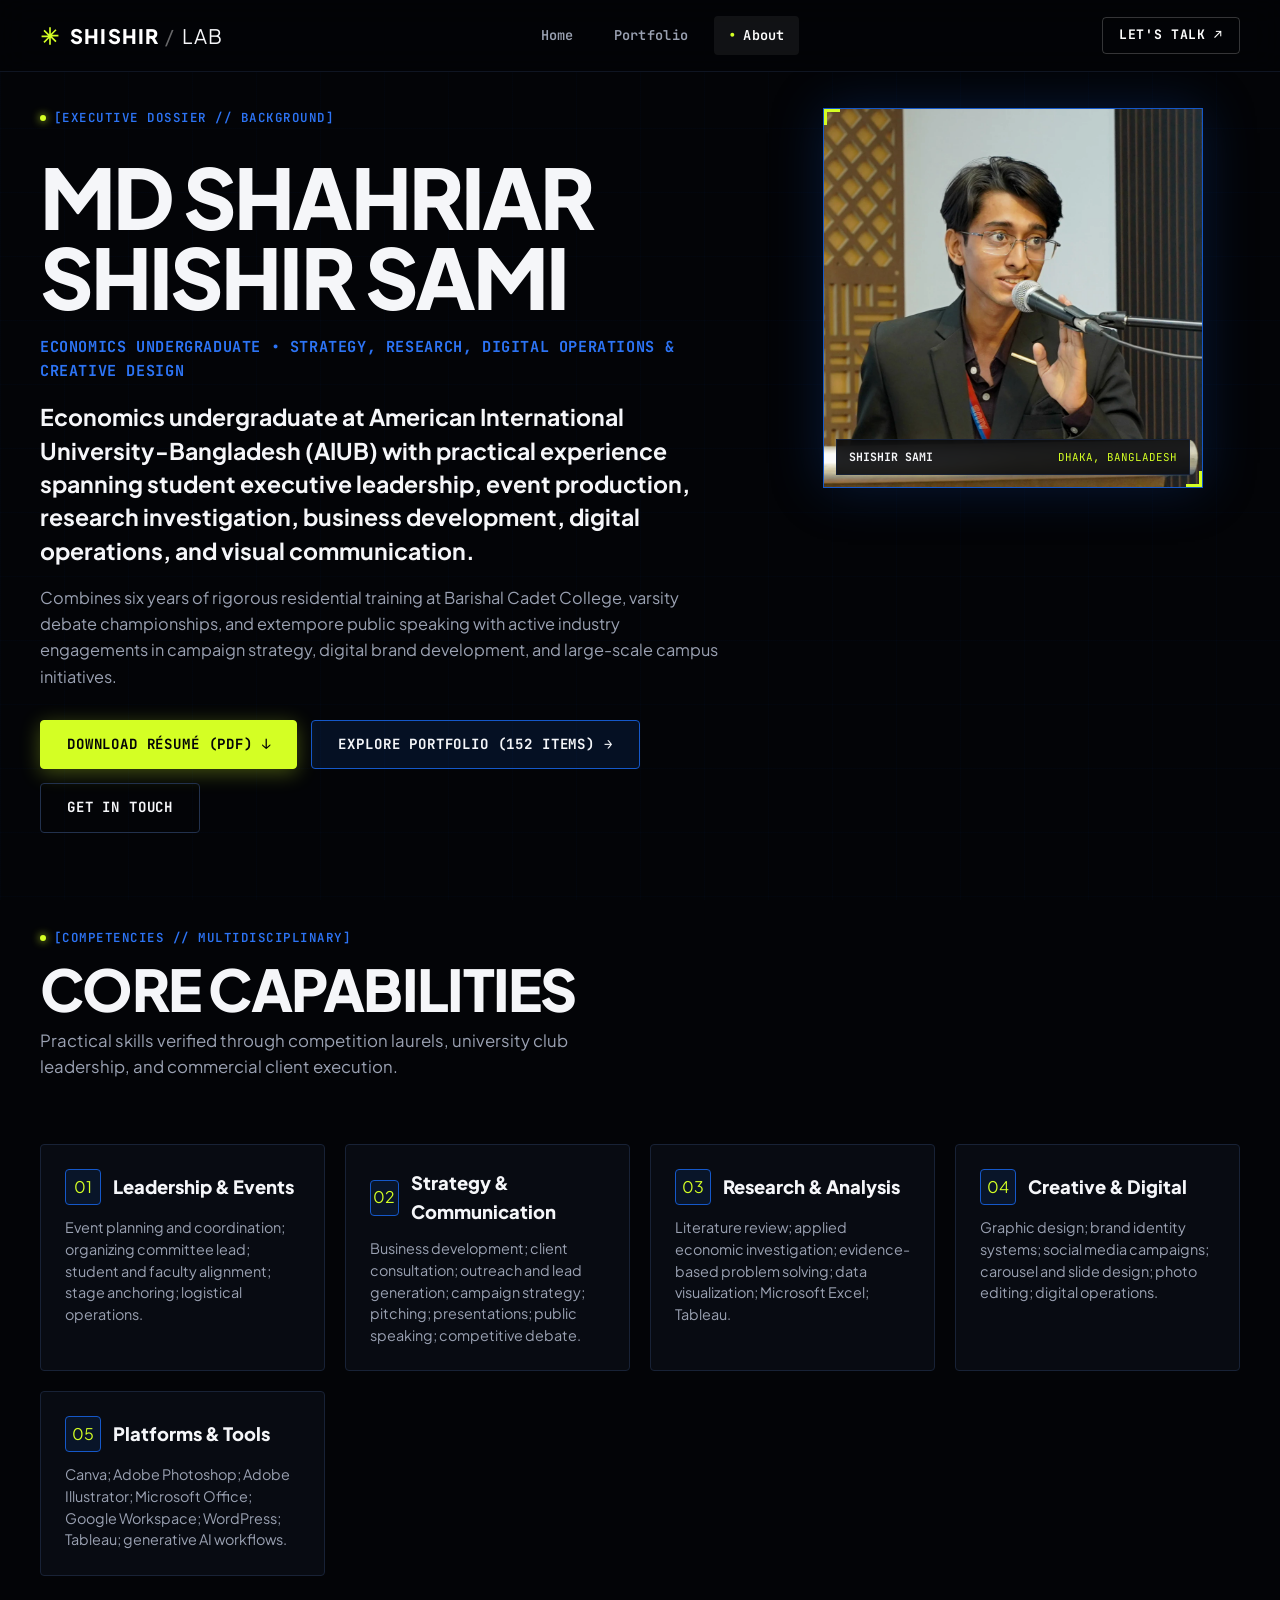
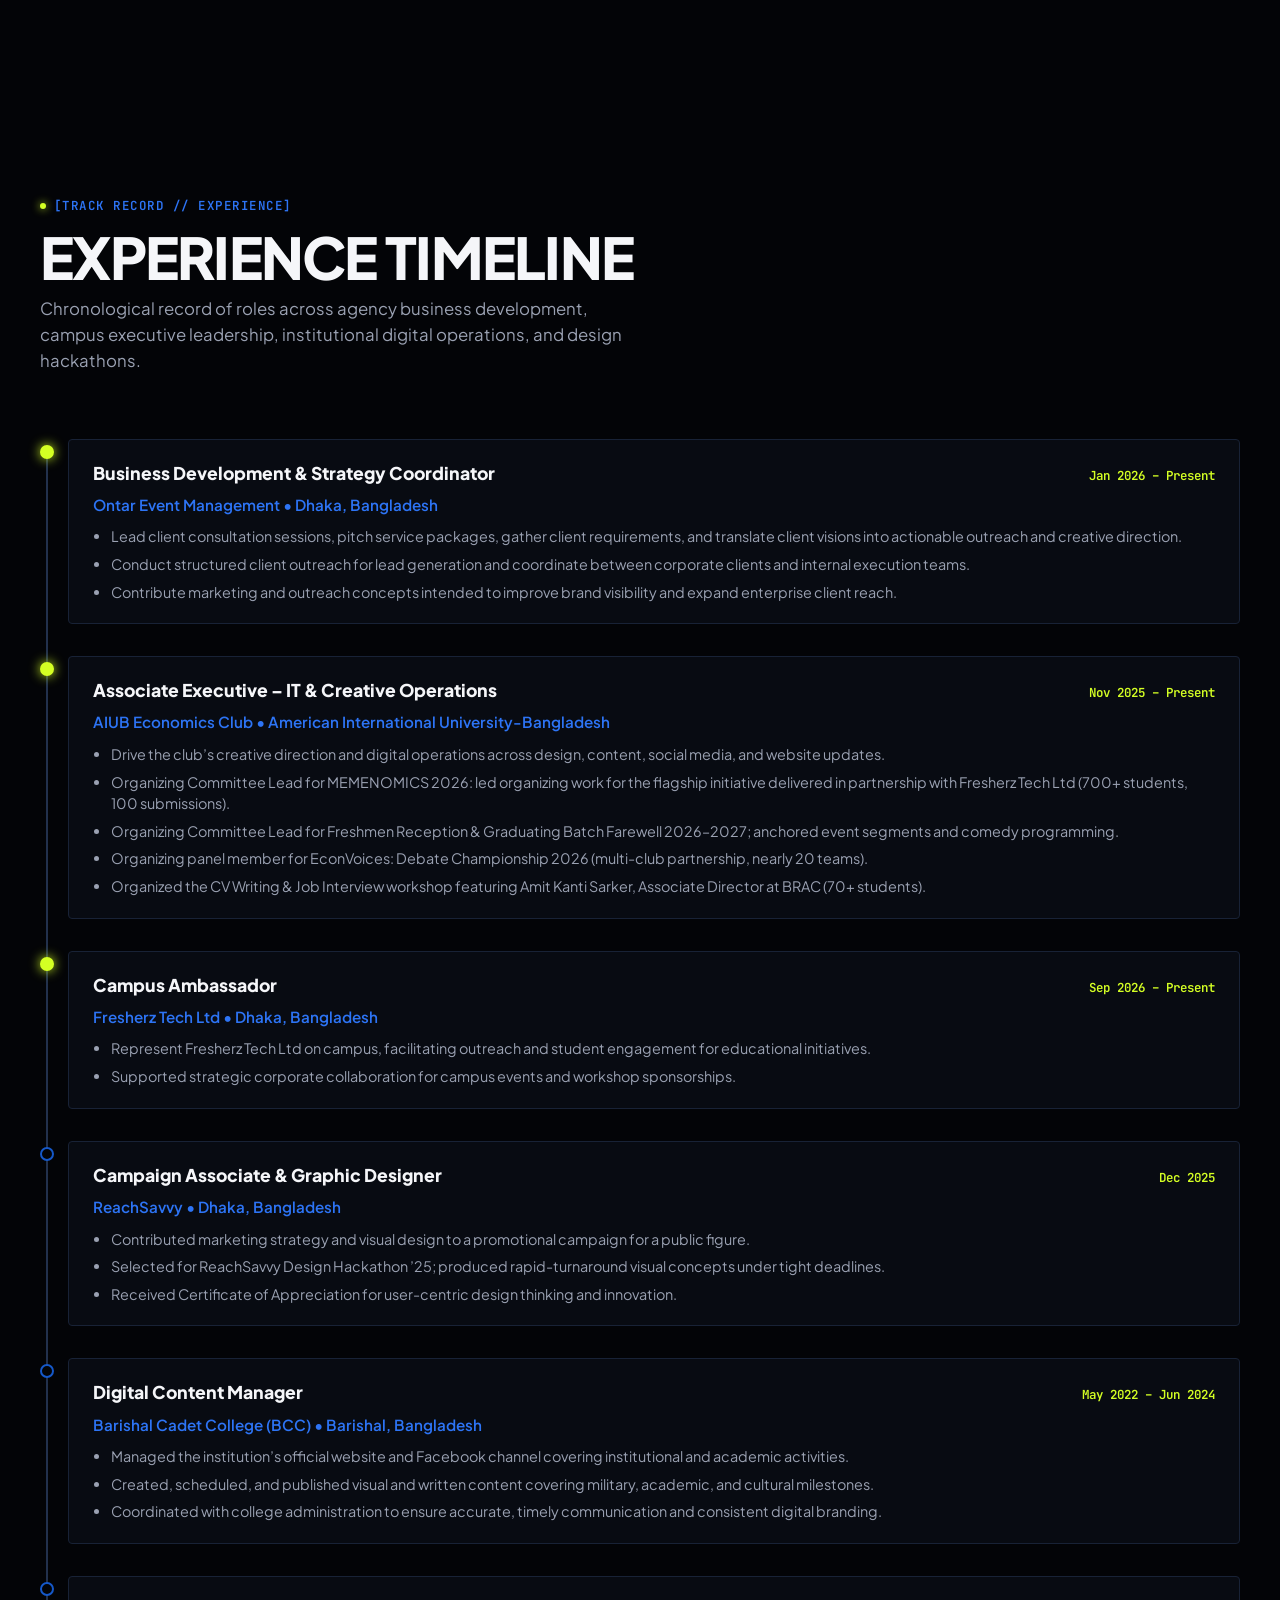
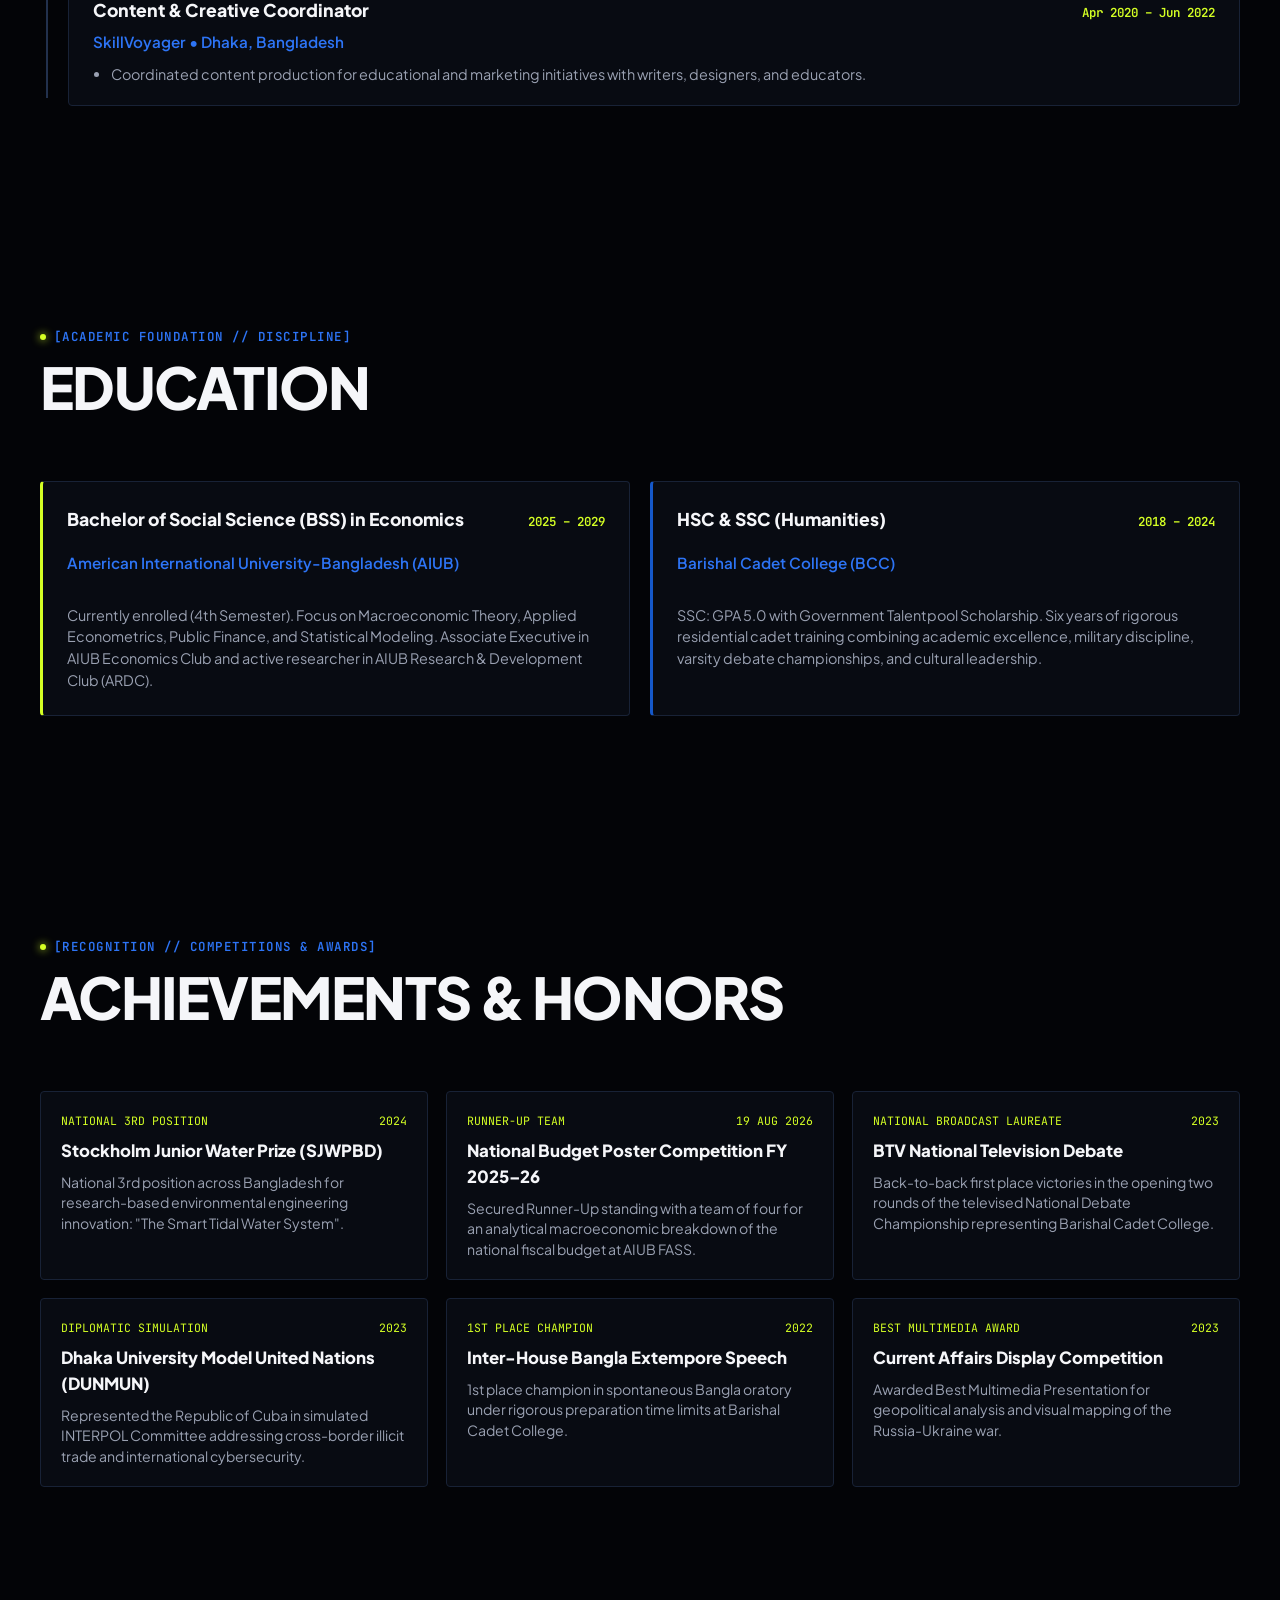
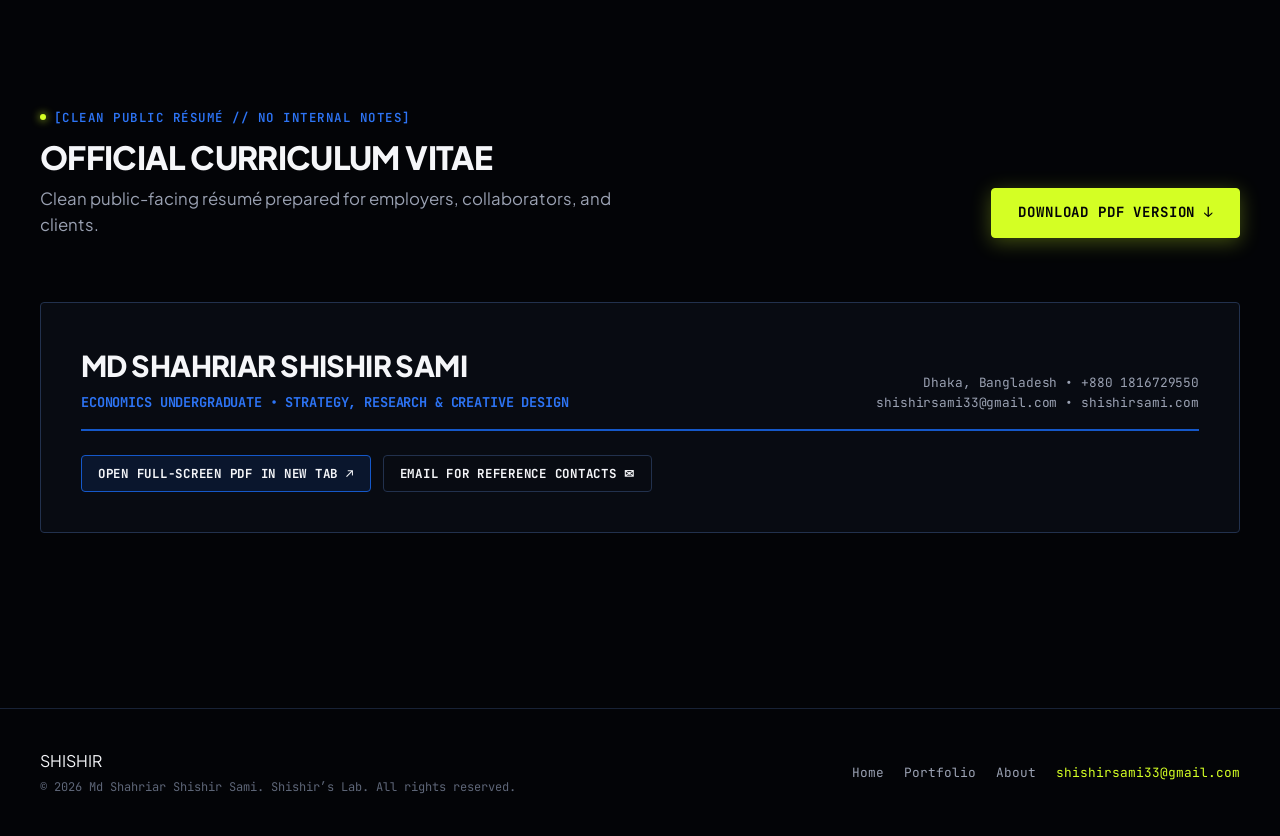
==== about.html @ 71275b8f "feat: complete launch-ready Shishir's Lab portfolio website with editorial landing page, full metada" ====
<!DOCTYPE html>
<html lang="en">
<head>
  <meta charset="UTF-8">
  <meta name="viewport" content="width=device-width, initial-scale=1.0">
  <title>About — Md Shahriar Shishir Sami</title>
  <meta name="description" content="Professional background, leadership timeline, research capabilities, cadet college discipline, and education of Md Shahriar Shishir Sami (Shishir).">
  <meta name="keywords" content="Md Shahriar Shishir Sami, Shishir Sami, About, Resume, Curriculum Vitae, AIUB Economics, Barishal Cadet College, Debate, Research">
  <meta name="author" content="Md Shahriar Shishir Sami">
  <meta name="robots" content="index, follow">
  <link rel="canonical" href="https://www.shishirsami.com/about.html">
  <meta name="theme-color" content="#030407">
  
  <!-- Launch-Ready Favicons -->
  <link rel="icon" type="image/svg+xml" href="favicon.svg">
  <link rel="icon" type="image/png" sizes="32x32" href="favicon-32x32.png">
  <link rel="icon" type="image/png" sizes="192x192" href="favicon.png">
  <link rel="apple-touch-icon" sizes="180x180" href="apple-touch-icon.png">
  <link rel="shortcut icon" href="favicon.ico">

  <!-- Open Graph / Facebook -->
  <meta property="og:type" content="profile">
  <meta property="og:url" content="https://www.shishirsami.com/about.html">
  <meta property="og:site_name" content="Shishir’s Lab">
  <meta property="og:title" content="About — Md Shahriar Shishir Sami">
  <meta property="og:description" content="Professional background, leadership timeline, research capabilities, cadet college discipline, and education of Md Shahriar Shishir Sami (Shishir).">
  <meta property="og:image" content="https://www.shishirsami.com/assets/img/hero/hero-portrait-editorial.jpg">
  <meta property="og:image:width" content="630">
  <meta property="og:image:height" content="452">
  <meta property="og:locale" content="en_US">
  
  <!-- Twitter Card -->
  <meta name="twitter:card" content="summary_large_image">
  <meta name="twitter:url" content="https://www.shishirsami.com/about.html">
  <meta name="twitter:title" content="About — Md Shahriar Shishir Sami">
  <meta name="twitter:description" content="Professional background, leadership timeline, research capabilities, cadet college discipline, and education of Md Shahriar Shishir Sami (Shishir).">
  <meta name="twitter:image" content="https://www.shishirsami.com/assets/img/hero/hero-portrait-editorial.jpg">

  <link rel="stylesheet" href="css/style.css">
  <link rel="preconnect" href="https://fonts.googleapis.com">
  <link rel="preconnect" href="https://fonts.gstatic.com" crossorigin>
  <link href="https://fonts.googleapis.com/css2?family=JetBrains+Mono:wght@400;500;600;700;800&family=Plus+Jakarta+Sans:ital,wght@0,400;0,500;0,600;0,700;0,800;0,900;1,800;1,900&display=swap" rel="stylesheet">
</head>
<body class="page-about">

  <!-- Site Navigation Header -->
  <header class="site-header" role="banner">
    <div class="container nav-container">
      
      <!-- Brand with Lime Spark -->
      <a href="index.html" class="brand-link" aria-label="Shishir's Lab Home">
        <svg class="brand-spark" viewBox="0 0 24 24" fill="#D4FF24" width="20" height="20" aria-hidden="true">
          <path d="M11 1.5h2v7.7l5.45-5.45 1.41 1.41-5.45 5.45h7.69v2h-7.7l5.46 5.46-1.41 1.41-5.46-5.46V22.5h-2v-7.7l-5.46 5.46-1.41-1.41 5.46-5.46H1.9v-2h7.7L4.14 5.92 5.55 4.51 11 9.96V1.5z"/>
        </svg>
        <span class="brand-text"><strong>SHISHIR</strong> <span class="brand-slash">/</span> LAB</span>
      </a>

      <!-- Primary Nav -->
      <nav class="nav-links" role="navigation" aria-label="Primary Navigation">
        <a href="index.html" class="nav-item">Home</a>
        <a href="portfolio.html" class="nav-item">Portfolio</a>
        <a href="about.html" class="nav-item active" aria-current="page"><span class="nav-dot">•</span> About</a>
      </nav>

      <!-- Right Action CTA -->
      <div class="nav-actions">
        <a href="mailto:shishirsami33@gmail.com" class="btn-nav-talk">Let's talk ↗</a>
      </div>

      <button class="mobile-nav-toggle" aria-label="Toggle Navigation Menu" aria-expanded="false">
        <span></span>
        <span></span>
        <span></span>
      </button>
    </div>
  </header>

  <main id="mainContent" style="padding-top: calc(var(--nav-height) + 36px);">
    
    <div class="container">
      
      <!-- Page Hero Grid: Editorial Intro & Portrait -->
      <section class="about-hero-grid" aria-label="Professional Profile Introduction">
        
        <div class="about-intro-box">
          <span class="eyebrow">[EXECUTIVE DOSSIER // BACKGROUND]</span>
          <h1 class="headline-xl">MD SHAHRIAR<br>SHISHIR SAMI</h1>
          <div class="mono text-cobalt" style="font-size: 0.95rem; font-weight: 700; letter-spacing: 0.04em;">
            ECONOMICS UNDERGRADUATE &bull; STRATEGY, RESEARCH, DIGITAL OPERATIONS &amp; CREATIVE DESIGN
          </div>

          <p class="about-lead">
            Economics undergraduate at American International University-Bangladesh (AIUB) with practical experience spanning student executive leadership, event production, research investigation, business development, digital operations, and visual communication.
          </p>

          <p class="about-body-text">
            Combines six years of rigorous residential training at Barishal Cadet College, varsity debate championships, and extempore public speaking with active industry engagements in campaign strategy, digital brand development, and large-scale campus initiatives.
          </p>

          <!-- Action Buttons -->
          <div class="about-actions-row">
            <a href="assets/docs/cv/Md_Shahriar_Shishir_Sami_Resume.pdf" class="btn btn-primary" download="Md_Shahriar_Shishir_Sami_Resume.pdf" aria-label="Download Public Résumé as PDF">
              Download Résumé (PDF) ↓
            </a>
            <a href="portfolio.html" class="btn btn-secondary" aria-label="Explore Portfolio">
              Explore Portfolio (152 Items) →
            </a>
            <a href="mailto:shishirsami33@gmail.com" class="btn btn-outline" aria-label="Email Shishir">
              Get in Touch
            </a>
          </div>
        </div>

        <div class="hero-visual">
          <div class="portrait-frame" style="max-width: 380px;">
            <picture>
              <source srcset="assets/img/hero/hero-portrait.webp" type="image/webp">
              <img class="portrait-img" src="assets/img/hero/hero-portrait.jpg" alt="Md Shahriar Shishir Sami Portrait" width="1200" height="1200">
            </picture>
            <div class="portrait-overlay-tag">
              <span class="portrait-tag-left">SHISHIR SAMI</span>
              <span class="portrait-tag-right">DHAKA, BANGLADESH</span>
            </div>
          </div>
        </div>

      </section>

      <!-- Section: Core Capabilities Grid -->
      <section class="section" style="padding-top: 0;" aria-label="Core Capabilities">
        <div class="section-head">
          <span class="eyebrow">[COMPETENCIES // MULTIDISCIPLINARY]</span>
          <h2 class="headline-lg">CORE CAPABILITIES</h2>
          <p class="section-subline">
            Practical skills verified through competition laurels, university club leadership, and commercial client execution.
          </p>
        </div>

        <div class="capabilities-grid">
          
          <!-- Cap 1 -->
          <div class="cap-card">
            <div class="cap-header">
              <div class="cap-icon">01</div>
              <h3 class="cap-title">Leadership &amp; Events</h3>
            </div>
            <p class="cap-list">
              Event planning and coordination; organizing committee lead; student and faculty alignment; stage anchoring; logistical operations.
            </p>
          </div>

          <!-- Cap 2 -->
          <div class="cap-card">
            <div class="cap-header">
              <div class="cap-icon">02</div>
              <h3 class="cap-title">Strategy &amp; Communication</h3>
            </div>
            <p class="cap-list">
              Business development; client consultation; outreach and lead generation; campaign strategy; pitching; presentations; public speaking; competitive debate.
            </p>
          </div>

          <!-- Cap 3 -->
          <div class="cap-card">
            <div class="cap-header">
              <div class="cap-icon">03</div>
              <h3 class="cap-title">Research &amp; Analysis</h3>
            </div>
            <p class="cap-list">
              Literature review; applied economic investigation; evidence-based problem solving; data visualization; Microsoft Excel; Tableau.
            </p>
          </div>

          <!-- Cap 4 -->
          <div class="cap-card">
            <div class="cap-header">
              <div class="cap-icon">04</div>
              <h3 class="cap-title">Creative &amp; Digital</h3>
            </div>
            <p class="cap-list">
              Graphic design; brand identity systems; social media campaigns; carousel and slide design; photo editing; digital operations.
            </p>
          </div>

          <!-- Cap 5 -->
          <div class="cap-card">
            <div class="cap-header">
              <div class="cap-icon">05</div>
              <h3 class="cap-title">Platforms &amp; Tools</h3>
            </div>
            <p class="cap-list">
              Canva; Adobe Photoshop; Adobe Illustrator; Microsoft Office; Google Workspace; WordPress; Tableau; generative AI workflows.
            </p>
          </div>

        </div>
      </section>

      <!-- Section: Professional Experience Timeline -->
      <section class="section" style="padding-top: 0;" aria-label="Professional Experience Timeline">
        <div class="section-head">
          <span class="eyebrow">[TRACK RECORD // EXPERIENCE]</span>
          <h2 class="headline-lg">EXPERIENCE TIMELINE</h2>
          <p class="section-subline">
            Chronological record of roles across agency business development, campus executive leadership, institutional digital operations, and design hackathons.
          </p>
        </div>

        <div class="timeline">
          
          <!-- Role 1 -->
          <div class="timeline-item current">
            <div class="timeline-dot"></div>
            <div class="timeline-card">
              <div class="timeline-head">
                <span class="timeline-role">Business Development &amp; Strategy Coordinator</span>
                <span class="timeline-period">Jan 2026 – Present</span>
              </div>
              <div class="timeline-company">Ontar Event Management &bull; Dhaka, Bangladesh</div>
              <ul class="timeline-bullets">
                <li>Lead client consultation sessions, pitch service packages, gather client requirements, and translate client visions into actionable outreach and creative direction.</li>
                <li>Conduct structured client outreach for lead generation and coordinate between corporate clients and internal execution teams.</li>
                <li>Contribute marketing and outreach concepts intended to improve brand visibility and expand enterprise client reach.</li>
              </ul>
            </div>
          </div>

          <!-- Role 2 -->
          <div class="timeline-item current">
            <div class="timeline-dot"></div>
            <div class="timeline-card">
              <div class="timeline-head">
                <span class="timeline-role">Associate Executive – IT &amp; Creative Operations</span>
                <span class="timeline-period">Nov 2025 – Present</span>
              </div>
              <div class="timeline-company">AIUB Economics Club &bull; American International University-Bangladesh</div>
              <ul class="timeline-bullets">
                <li>Drive the club’s creative direction and digital operations across design, content, social media, and website updates.</li>
                <li>Organizing Committee Lead for MEMENOMICS 2026: led organizing work for the flagship initiative delivered in partnership with Fresherz Tech Ltd (700+ students, 100 submissions).</li>
                <li>Organizing Committee Lead for Freshmen Reception &amp; Graduating Batch Farewell 2026–2027; anchored event segments and comedy programming.</li>
                <li>Organizing panel member for EconVoices: Debate Championship 2026 (multi-club partnership, nearly 20 teams).</li>
                <li>Organized the CV Writing &amp; Job Interview workshop featuring Amit Kanti Sarker, Associate Director at BRAC (70+ students).</li>
              </ul>
            </div>
          </div>

          <!-- Role 3 -->
          <div class="timeline-item current">
            <div class="timeline-dot"></div>
            <div class="timeline-card">
              <div class="timeline-head">
                <span class="timeline-role">Campus Ambassador</span>
                <span class="timeline-period">Sep 2026 – Present</span>
              </div>
              <div class="timeline-company">Fresherz Tech Ltd &bull; Dhaka, Bangladesh</div>
              <ul class="timeline-bullets">
                <li>Represent Fresherz Tech Ltd on campus, facilitating outreach and student engagement for educational initiatives.</li>
                <li>Supported strategic corporate collaboration for campus events and workshop sponsorships.</li>
              </ul>
            </div>
          </div>

          <!-- Role 4 -->
          <div class="timeline-item">
            <div class="timeline-dot"></div>
            <div class="timeline-card">
              <div class="timeline-head">
                <span class="timeline-role">Campaign Associate &amp; Graphic Designer</span>
                <span class="timeline-period">Dec 2025</span>
              </div>
              <div class="timeline-company">ReachSavvy &bull; Dhaka, Bangladesh</div>
              <ul class="timeline-bullets">
                <li>Contributed marketing strategy and visual design to a promotional campaign for a public figure.</li>
                <li>Selected for ReachSavvy Design Hackathon ’25; produced rapid-turnaround visual concepts under tight deadlines.</li>
                <li>Received Certificate of Appreciation for user-centric design thinking and innovation.</li>
              </ul>
            </div>
          </div>

          <!-- Role 5 -->
          <div class="timeline-item">
            <div class="timeline-dot"></div>
            <div class="timeline-card">
              <div class="timeline-head">
                <span class="timeline-role">Digital Content Manager</span>
                <span class="timeline-period">May 2022 – Jun 2024</span>
              </div>
              <div class="timeline-company">Barishal Cadet College (BCC) &bull; Barishal, Bangladesh</div>
              <ul class="timeline-bullets">
                <li>Managed the institution’s official website and Facebook channel covering institutional and academic activities.</li>
                <li>Created, scheduled, and published visual and written content covering military, academic, and cultural milestones.</li>
                <li>Coordinated with college administration to ensure accurate, timely communication and consistent digital branding.</li>
              </ul>
            </div>
          </div>

          <!-- Role 6 -->
          <div class="timeline-item">
            <div class="timeline-dot"></div>
            <div class="timeline-card">
              <div class="timeline-head">
                <span class="timeline-role">Content &amp; Creative Coordinator</span>
                <span class="timeline-period">Apr 2020 – Jun 2022</span>
              </div>
              <div class="timeline-company">SkillVoyager &bull; Dhaka, Bangladesh</div>
              <ul class="timeline-bullets">
                <li>Coordinated content production for educational and marketing initiatives with writers, designers, and educators.</li>
              </ul>
            </div>
          </div>

        </div>
      </section>

      <!-- Section: Education & Cadet Foundation -->
      <section class="section" style="padding-top: 0;" aria-label="Education Background">
        <div class="section-head">
          <span class="eyebrow">[ACADEMIC FOUNDATION // DISCIPLINE]</span>
          <h2 class="headline-lg">EDUCATION</h2>
        </div>

        <div class="capabilities-grid" style="grid-template-columns: repeat(auto-fit, minmax(320px, 1fr));">
          
          <div class="cap-card" style="border-left: 3px solid var(--lime);">
            <div class="timeline-head">
              <span class="timeline-role">Bachelor of Social Science (BSS) in Economics</span>
              <span class="timeline-period">2025 – 2029</span>
            </div>
            <div class="timeline-company">American International University-Bangladesh (AIUB)</div>
            <p class="cap-list" style="margin-top: 8px;">
              Currently enrolled (4th Semester). Focus on Macroeconomic Theory, Applied Econometrics, Public Finance, and Statistical Modeling. Associate Executive in AIUB Economics Club and active researcher in AIUB Research &amp; Development Club (ARDC).
            </p>
          </div>

          <div class="cap-card" style="border-left: 3px solid var(--cobalt);">
            <div class="timeline-head">
              <span class="timeline-role">HSC &amp; SSC (Humanities)</span>
              <span class="timeline-period">2018 – 2024</span>
            </div>
            <div class="timeline-company">Barishal Cadet College (BCC)</div>
            <p class="cap-list" style="margin-top: 8px;">
              SSC: GPA 5.0 with Government Talentpool Scholarship. Six years of rigorous residential cadet training combining academic excellence, military discipline, varsity debate championships, and cultural leadership.
            </p>
          </div>

        </div>
      </section>

      <!-- Section: Key Achievements & Laurels -->
      <section class="section" style="padding-top: 0;" aria-label="Achievements and Laurels">
        <div class="section-head">
          <span class="eyebrow">[RECOGNITION // COMPETITIONS &amp; AWARDS]</span>
          <h2 class="headline-lg">ACHIEVEMENTS &amp; HONORS</h2>
        </div>

        <div class="achievements-grid">
          
          <div class="achievement-card">
            <div class="achieve-badge-row">
              <span>NATIONAL 3RD POSITION</span>
              <span>2024</span>
            </div>
            <h3 class="achieve-title">Stockholm Junior Water Prize (SJWPBD)</h3>
            <p class="achieve-desc">National 3rd position across Bangladesh for research-based environmental engineering innovation: "The Smart Tidal Water System".</p>
          </div>

          <div class="achievement-card">
            <div class="achieve-badge-row">
              <span>RUNNER-UP TEAM</span>
              <span>19 AUG 2026</span>
            </div>
            <h3 class="achieve-title">National Budget Poster Competition FY 2025–26</h3>
            <p class="achieve-desc">Secured Runner-Up standing with a team of four for an analytical macroeconomic breakdown of the national fiscal budget at AIUB FASS.</p>
          </div>

          <div class="achievement-card">
            <div class="achieve-badge-row">
              <span>NATIONAL BROADCAST LAUREATE</span>
              <span>2023</span>
            </div>
            <h3 class="achieve-title">BTV National Television Debate</h3>
            <p class="achieve-desc">Back-to-back first place victories in the opening two rounds of the televised National Debate Championship representing Barishal Cadet College.</p>
          </div>

          <div class="achievement-card">
            <div class="achieve-badge-row">
              <span>DIPLOMATIC SIMULATION</span>
              <span>2023</span>
            </div>
            <h3 class="achieve-title">Dhaka University Model United Nations (DUNMUN)</h3>
            <p class="achieve-desc">Represented the Republic of Cuba in simulated INTERPOL Committee addressing cross-border illicit trade and international cybersecurity.</p>
          </div>

          <div class="achievement-card">
            <div class="achieve-badge-row">
              <span>1ST PLACE CHAMPION</span>
              <span>2022</span>
            </div>
            <h3 class="achieve-title">Inter-House Bangla Extempore Speech</h3>
            <p class="achieve-desc">1st place champion in spontaneous Bangla oratory under rigorous preparation time limits at Barishal Cadet College.</p>
          </div>

          <div class="achievement-card">
            <div class="achieve-badge-row">
              <span>BEST MULTIMEDIA AWARD</span>
              <span>2023</span>
            </div>
            <h3 class="achieve-title">Current Affairs Display Competition</h3>
            <p class="achieve-desc">Awarded Best Multimedia Presentation for geopolitical analysis and visual mapping of the Russia-Ukraine war.</p>
          </div>

        </div>
      </section>

      <!-- Section: Public Résumé Document Viewer & Download -->
      <section class="section" style="padding-top: 0;" aria-label="Official Public Résumé">
        <div class="section-head with-action">
          <div>
            <span class="eyebrow">[CLEAN PUBLIC RÉSUMÉ // NO INTERNAL NOTES]</span>
            <h2 class="headline-md">OFFICIAL CURRICULUM VITAE</h2>
            <p class="section-subline">
              Clean public-facing résumé prepared for employers, collaborators, and clients.
            </p>
          </div>
          <div>
            <a href="assets/docs/cv/Md_Shahriar_Shishir_Sami_Resume.pdf" class="btn btn-primary" download="Md_Shahriar_Shishir_Sami_Resume.pdf">
              Download PDF Version ↓
            </a>
          </div>
        </div>

        <div style="background: var(--bg-surface); border: 1px solid var(--border-strong); border-radius: var(--radius-sm); padding: clamp(20px, 4vw, 40px); margin-bottom: 60px;">
          <div style="border-bottom: 2px solid var(--cobalt); padding-bottom: 16px; margin-bottom: 24px; display: flex; justify-content: space-between; align-items: flex-end; flex-wrap: wrap; gap: 16px;">
            <div>
              <h3 style="font-size: 1.8rem; font-weight: 900; letter-spacing: -0.02em; color: var(--text-primary); text-transform: uppercase;">
                MD SHAHRIAR SHISHIR SAMI
              </h3>
              <div class="mono text-cobalt" style="font-size: 0.85rem; font-weight: 700; margin-top: 4px;">
                ECONOMICS UNDERGRADUATE &bull; STRATEGY, RESEARCH &amp; CREATIVE DESIGN
              </div>
            </div>
            <div class="mono" style="font-size: 0.8rem; color: var(--text-secondary); text-align: right;">
              <div>Dhaka, Bangladesh &bull; +880 1816729550</div>
              <div>shishirsami33@gmail.com &bull; shishirsami.com</div>
            </div>
          </div>

          <div style="display: flex; gap: 12px; flex-wrap: wrap; margin-top: 20px;">
            <a href="assets/docs/cv/Md_Shahriar_Shishir_Sami_Resume.pdf" target="_blank" rel="noopener noreferrer" class="btn btn-secondary btn-sm">
              Open Full-Screen PDF in New Tab ↗
            </a>
            <a href="mailto:shishirsami33@gmail.com" class="btn btn-outline btn-sm">
              Email for Reference Contacts ✉
            </a>
          </div>
        </div>

      </section>

    </div>

  </main>

  <!-- Site Footer -->
  <footer class="site-footer" role="contentinfo">
    <div class="container footer-container">
      <div class="footer-brand">
        <span class="brand-wordmark">SHISHIR</span>
        <span class="footer-copy">© 2026 Md Shahriar Shishir Sami. Shishir’s Lab. All rights reserved.</span>
      </div>
      <div class="footer-links">
        <a href="index.html" class="footer-link">Home</a>
        <a href="portfolio.html" class="footer-link">Portfolio</a>
        <a href="about.html" class="footer-link">About</a>
        <a href="mailto:shishirsami33@gmail.com" class="footer-link text-lime">shishirsami33@gmail.com</a>
      </div>
    </div>
  </footer>

  <!-- Scripts -->
  <script src="js/data.js"></script>
  <script src="js/main.js"></script>
</body>
</html>
---- css/style.css ----
/* ==========================================================================
   SHISHIR'S LAB - DESIGN SYSTEM & STYLESHEET
   Midnight Black #030407 | Electric Cobalt #1558C9 | Acid Lime #D4FF24
   ========================================================================== */

:root {
  --bg-main: #030407;
  --bg-surface: #080B12;
  --bg-card: #0D121D;
  --bg-card-hover: #121826;
  --border-subtle: #182236;
  --border-strong: #22314D;
  
  --cobalt: #1558C9;
  --cobalt-light: #2D74F5;
  --cobalt-glow: rgba(21, 88, 201, 0.35);
  --cobalt-subtle: rgba(21, 88, 201, 0.12);
  
  --lime: #D4FF24;
  --lime-dark: #A6CE00;
  --lime-glow: rgba(212, 255, 36, 0.3);
  --lime-subtle: rgba(212, 255, 36, 0.1);
  
  --text-primary: #F5F6F9;
  --text-secondary: #9AA1B2;
  --text-muted: #5E6678;
  --text-accent: #D4FF24;
  
  --font-sans: 'Plus Jakarta Sans', -apple-system, BlinkMacSystemFont, 'Segoe UI', Roboto, Helvetica, Arial, sans-serif;
  --font-mono: 'JetBrains Mono', ui-monospace, SFMono-Regular, Menlo, Monaco, Consolas, monospace;
  
  --radius-sm: 4px;
  --radius-md: 8px;
  --radius-lg: 14px;
  --radius-full: 9999px;
  
  --container-max: 1360px;
  --nav-height: 72px;
  --transition-fast: 0.18s cubic-bezier(0.16, 1, 0.3, 1);
  --transition-normal: 0.3s cubic-bezier(0.16, 1, 0.3, 1);
  --transition-slow: 0.5s cubic-bezier(0.16, 1, 0.3, 1);
}

/* --------------------------------------------------------------------------
   CSS Reset & Base
   -------------------------------------------------------------------------- */
*, *::before, *::after {
  box-sizing: border-box;
  margin: 0;
  padding: 0;
}

html {
  font-size: 16px;
  scroll-behavior: smooth;
  -webkit-text-size-adjust: 100%;
  background-color: var(--bg-main);
  color: var(--text-primary);
}

body {
  font-family: var(--font-sans);
  background-color: var(--bg-main);
  color: var(--text-primary);
  line-height: 1.55;
  overflow-x: hidden;
  min-height: 100vh;
  position: relative;
  -webkit-font-smoothing: antialiased;
  -moz-osx-font-smoothing: grayscale;
}

/* Subtle grid background */
body::before {
  content: '';
  position: fixed;
  top: 0;
  left: 0;
  width: 100vw;
  height: 100vh;
  background-image: 
    linear-gradient(to right, rgba(21, 88, 201, 0.03) 1px, transparent 1px),
    linear-gradient(to bottom, rgba(21, 88, 201, 0.03) 1px, transparent 1px);
  background-size: 64px 64px;
  pointer-events: none;
  z-index: 0;
}

img, video {
  max-width: 100%;
  height: auto;
  display: block;
}

a {
  color: inherit;
  text-decoration: none;
  transition: color var(--transition-fast);
}

button {
  font-family: inherit;
  cursor: pointer;
  border: none;
  background: none;
  color: inherit;
}

ul, ol {
  list-style: none;
}

::selection {
  background: var(--lime);
  color: #030407;
}

/* --------------------------------------------------------------------------
   Typography Utility
   -------------------------------------------------------------------------- */
.mono {
  font-family: var(--font-mono);
  letter-spacing: -0.01em;
}

.eyebrow {
  font-family: var(--font-mono);
  font-size: 0.78rem;
  font-weight: 600;
  text-transform: uppercase;
  letter-spacing: 0.12em;
  color: var(--cobalt-light);
  display: inline-flex;
  align-items: center;
  gap: 8px;
  margin-bottom: 12px;
}

.eyebrow::before {
  content: '';
  display: inline-block;
  width: 6px;
  height: 6px;
  background-color: var(--lime);
  border-radius: 50%;
  box-shadow: 0 0 8px var(--lime);
}

.headline-xl {
  font-size: clamp(2.4rem, 6.5vw, 5.2rem);
  font-weight: 900;
  line-height: 0.96;
  letter-spacing: -0.035em;
  text-transform: uppercase;
  color: var(--text-primary);
}

.headline-lg {
  font-size: clamp(2rem, 4.5vw, 3.6rem);
  font-weight: 900;
  line-height: 1.02;
  letter-spacing: -0.03em;
  text-transform: uppercase;
}

.headline-md {
  font-size: clamp(1.4rem, 2.5vw, 2.2rem);
  font-weight: 800;
  line-height: 1.15;
  letter-spacing: -0.02em;
}

.headline-sm {
  font-size: 1.25rem;
  font-weight: 700;
  line-height: 1.3;
  letter-spacing: -0.01em;
}

.lead-text {
  font-size: clamp(1.05rem, 1.4vw, 1.3rem);
  color: var(--text-secondary);
  line-height: 1.5;
  max-width: 620px;
}

.text-lime {
  color: var(--lime) !important;
}

.text-cobalt {
  color: var(--cobalt-light) !important;
}

/* --------------------------------------------------------------------------
   Layout Containers & Grid
   -------------------------------------------------------------------------- */
.container {
  width: 100%;
  max-width: var(--container-max);
  margin-left: auto;
  margin-right: auto;
  padding-left: clamp(16px, 4vw, 40px);
  padding-right: clamp(16px, 4vw, 40px);
  position: relative;
  z-index: 1;
}

.section {
  padding-top: clamp(60px, 9vw, 120px);
  padding-bottom: clamp(60px, 9vw, 120px);
  position: relative;
}

.section-head {
  margin-bottom: clamp(32px, 5vw, 64px);
  position: relative;
}

.section-head.with-action {
  display: flex;
  justify-content: space-between;
  align-items: flex-end;
  gap: 24px;
  flex-wrap: wrap;
}

.section-subline {
  font-size: 1.05rem;
  color: var(--text-secondary);
  max-width: 600px;
  margin-top: 10px;
}

/* --------------------------------------------------------------------------
   Header & Navigation
   -------------------------------------------------------------------------- */
.site-header {
  position: fixed;
  top: 0;
  left: 0;
  width: 100%;
  height: var(--nav-height);
  background-color: rgba(3, 4, 7, 0.85);
  backdrop-filter: blur(16px);
  -webkit-backdrop-filter: blur(16px);
  border-bottom: 1px solid rgba(24, 34, 54, 0.6);
  z-index: 100;
  transition: border-color var(--transition-normal);
}

.site-header.scrolled {
  border-bottom-color: var(--cobalt-glow);
  box-shadow: 0 8px 32px rgba(0, 0, 0, 0.6);
}

.nav-container {
  height: 100%;
  display: flex;
  align-items: center;
  justify-content: space-between;
}

.brand-link {
  display: flex;
  align-items: center;
  gap: 10px;
  text-decoration: none;
}

.brand-spark {
  display: inline-block;
  vertical-align: middle;
  flex-shrink: 0;
  transition: transform var(--transition-fast);
}

.brand-link:hover .brand-spark {
  transform: rotate(45deg);
}

.brand-text {
  font-family: var(--font-sans);
  font-size: 1.25rem;
  letter-spacing: 0.06em;
  color: var(--text-primary);
  text-transform: uppercase;
  display: inline-flex;
  align-items: center;
  gap: 6px;
}

.brand-text strong {
  font-weight: 900;
  color: #FFFFFF;
}

.brand-slash {
  color: rgba(255, 255, 255, 0.4);
  font-weight: 400;
}

.brand-text .brand-lab,
.brand-badge {
  font-family: var(--font-mono);
  font-size: 0.85rem;
  font-weight: 700;
  color: rgba(255, 255, 255, 0.8);
  letter-spacing: 0.08em;
}

.nav-links {
  display: flex;
  align-items: center;
  gap: 12px;
}

.nav-item {
  font-family: var(--font-mono);
  font-size: 0.85rem;
  font-weight: 600;
  color: var(--text-secondary);
  padding: 8px 14px;
  border-radius: var(--radius-sm);
  transition: all var(--transition-fast);
  text-transform: capitalize;
  letter-spacing: 0.02em;
  position: relative;
  display: inline-flex;
  align-items: center;
  gap: 6px;
}

.nav-dot {
  color: var(--lime);
  font-weight: 900;
  font-size: 0.9rem;
}

.nav-item:hover {
  color: var(--text-primary);
  background-color: rgba(255, 255, 255, 0.04);
}

.nav-item.active {
  color: #FFFFFF;
  background-color: rgba(255, 255, 255, 0.06);
}

.nav-actions {
  display: flex;
  align-items: center;
  gap: 12px;
}

.btn-nav-talk,
.btn-nav-cta {
  font-family: var(--font-mono);
  font-size: 0.82rem;
  font-weight: 700;
  text-transform: uppercase;
  letter-spacing: 0.05em;
  padding: 7px 16px;
  background-color: transparent;
  color: #FFFFFF;
  border-radius: var(--radius-sm);
  border: 1px solid rgba(255, 255, 255, 0.2);
  transition: all var(--transition-fast);
  text-decoration: none;
  display: inline-flex;
  align-items: center;
  gap: 6px;
}

.btn-nav-talk:hover,
.btn-nav-cta:hover {
  border-color: var(--lime);
  color: var(--lime);
  background-color: rgba(212, 255, 36, 0.08);
  transform: translateY(-1px);
}

/* Mobile Nav Toggle */
.mobile-nav-toggle {
  display: none;
  flex-direction: column;
  justify-content: center;
  align-items: center;
  width: 42px;
  height: 42px;
  background: var(--bg-surface);
  border: 1px solid var(--border-subtle);
  border-radius: var(--radius-sm);
  gap: 5px;
  z-index: 101;
}

.mobile-nav-toggle span {
  width: 22px;
  height: 2px;
  background-color: var(--text-primary);
  transition: all var(--transition-fast);
}

.mobile-nav-toggle.active span:nth-child(1) {
  transform: translateY(7px) rotate(45deg);
  background-color: var(--lime);
}

.mobile-nav-toggle.active span:nth-child(2) {
  opacity: 0;
}

.mobile-nav-toggle.active span:nth-child(3) {
  transform: translateY(-7px) rotate(-45deg);
  background-color: var(--lime);
}

/* --------------------------------------------------------------------------
   Buttons & Interactive Elements
   -------------------------------------------------------------------------- */
.btn {
  font-family: var(--font-mono);
  font-size: 0.88rem;
  font-weight: 700;
  text-transform: uppercase;
  letter-spacing: 0.06em;
  padding: 13px 26px;
  border-radius: var(--radius-sm);
  display: inline-flex;
  align-items: center;
  justify-content: center;
  gap: 10px;
  transition: all var(--transition-fast);
  cursor: pointer;
  text-decoration: none;
  white-space: nowrap;
}

.btn-primary {
  background-color: var(--lime);
  color: #030407;
  border: 1px solid var(--lime);
  box-shadow: 0 4px 20px var(--lime-glow);
}

.btn-primary:hover {
  background-color: #ffffff;
  border-color: #ffffff;
  color: #030407;
  transform: translateY(-2px);
  box-shadow: 0 6px 24px rgba(255, 255, 255, 0.3);
}

.btn-secondary {
  background-color: rgba(21, 88, 201, 0.15);
  color: var(--text-primary);
  border: 1px solid var(--cobalt);
}

.btn-secondary:hover {
  background-color: var(--cobalt);
  color: #ffffff;
  transform: translateY(-2px);
  box-shadow: 0 6px 20px var(--cobalt-glow);
}

.btn-outline {
  background-color: transparent;
  color: var(--text-primary);
  border: 1px solid var(--border-strong);
}

.btn-outline:hover {
  border-color: var(--text-primary);
  background-color: rgba(255, 255, 255, 0.05);
  transform: translateY(-2px);
}

.btn-sm {
  padding: 8px 16px;
  font-size: 0.78rem;
}

.btn-lg {
  padding: 16px 36px;
  font-size: 1rem;
}

/* --------------------------------------------------------------------------
   Entrance Animation Overlay ("Entering Shishir’s Lab")
   -------------------------------------------------------------------------- */
.entrance-overlay {
  position: fixed;
  inset: 0;
  background-color: #030407;
  z-index: 9999;
  display: flex;
  flex-direction: column;
  justify-content: center;
  align-items: center;
  transition: opacity 0.5s ease, visibility 0.5s ease;
  pointer-events: auto;
}

.entrance-overlay.hidden {
  opacity: 0;
  visibility: hidden;
  pointer-events: none;
}

.entrance-card {
  max-width: 480px;
  width: 90%;
  padding: 36px 32px;
  background: #070B12;
  border: 1px solid var(--cobalt);
  border-radius: var(--radius-md);
  box-shadow: 0 0 50px rgba(21, 88, 201, 0.35);
  position: relative;
  text-align: center;
}

.entrance-card::before, .entrance-card::after {
  content: '';
  position: absolute;
  width: 12px;
  height: 12px;
  border-color: var(--lime);
  border-style: solid;
}
.entrance-card::before {
  top: -1px;
  left: -1px;
  border-width: 2px 0 0 2px;
}
.entrance-card::after {
  bottom: -1px;
  right: -1px;
  border-width: 0 2px 2px 0;
}

.entrance-sys {
  font-family: var(--font-mono);
  font-size: 0.75rem;
  color: var(--lime);
  letter-spacing: 0.15em;
  margin-bottom: 12px;
  display: block;
}

.entrance-title {
  font-size: 1.8rem;
  font-weight: 900;
  letter-spacing: -0.02em;
  color: var(--text-primary);
  text-transform: uppercase;
  margin-bottom: 8px;
}

.entrance-sub {
  font-size: 0.95rem;
  color: var(--text-secondary);
  margin-bottom: 24px;
}

.entrance-progress {
  width: 100%;
  height: 3px;
  background: var(--border-subtle);
  border-radius: var(--radius-full);
  overflow: hidden;
  margin-bottom: 20px;
}

.entrance-bar {
  height: 100%;
  width: 0%;
  background: linear-gradient(90deg, var(--cobalt), var(--lime));
  animation: entranceProgress 1.4s cubic-bezier(0.16, 1, 0.3, 1) forwards;
}

@keyframes entranceProgress {
  0% { width: 0%; }
  100% { width: 100%; }
}

.btn-skip-entrance {
  font-family: var(--font-mono);
  font-size: 0.75rem;
  color: var(--text-muted);
  text-transform: uppercase;
  letter-spacing: 0.1em;
  padding: 6px 14px;
  border: 1px solid var(--border-subtle);
  border-radius: var(--radius-sm);
  transition: all var(--transition-fast);
}

.btn-skip-entrance:hover {
  color: var(--text-primary);
  border-color: var(--text-secondary);
}

/* --------------------------------------------------------------------------
   Home Hero Section — Editorial Direction
   -------------------------------------------------------------------------- */
.hero-container-wide {
  max-width: 1400px;
}

.hero-section-editorial {
  min-height: 100vh;
  min-height: 100dvh;
  padding-top: calc(var(--nav-height) + 16px);
  padding-bottom: 24px;
  display: flex;
  flex-direction: column;
  justify-content: flex-start;
  position: relative;
}

/* 1. Masthead Strip */
.hero-masthead-strip {
  display: flex;
  justify-content: space-between;
  align-items: center;
  border-bottom: 1px solid rgba(255, 255, 255, 0.1);
  padding-bottom: 12px;
  margin-bottom: 20px;
  font-family: var(--font-mono);
  font-size: 0.74rem;
  letter-spacing: 0.08em;
  text-transform: uppercase;
  color: rgba(255, 255, 255, 0.65);
}

.strip-bullet {
  color: var(--lime);
  margin-right: 6px;
  font-weight: 800;
}

/* 2. Giant Wordmark Row */
.hero-wordmark-row {
  display: flex;
  justify-content: space-between;
  align-items: flex-end;
  margin-bottom: 24px;
  gap: 24px;
}

.hero-wordmark-left {
  flex: 1;
}

.hero-wordmark-text {
  font-family: var(--font-sans);
  font-size: clamp(4.4rem, 13vw, 11rem);
  font-weight: 900;
  line-height: 0.86;
  letter-spacing: -0.05em;
  color: #FFFFFF;
  text-transform: uppercase;
  margin: 0;
  user-select: none;
}

.hero-wordmark-star {
  font-size: 0.45em;
  vertical-align: super;
  font-weight: 400;
  margin-left: 2px;
  color: rgba(255, 255, 255, 0.85);
}

.hero-wordmark-tagline {
  font-family: var(--font-mono);
  font-size: 0.74rem;
  letter-spacing: 0.08em;
  text-transform: uppercase;
  line-height: 1.5;
  color: rgba(255, 255, 255, 0.65);
  text-align: right;
  padding-bottom: 8px;
  white-space: nowrap;
}

/* 3. Asymmetrical 3-Column Editorial Grid */
.hero-editorial-grid {
  display: grid;
  grid-template-columns: minmax(250px, 1fr) minmax(340px, 1.45fr) minmax(270px, 1.05fr);
  gap: clamp(24px, 3.5vw, 44px);
  align-items: stretch;
  margin-bottom: 24px;
}

/* Column 1: Left */
.hero-col-left {
  display: flex;
  flex-direction: column;
  justify-content: space-between;
}

.hero-kicker-label {
  display: inline-block;
  font-family: var(--font-mono);
  font-size: 0.74rem;
  font-weight: 700;
  color: var(--lime);
  letter-spacing: 0.09em;
  text-transform: uppercase;
  text-decoration: underline;
  text-underline-offset: 4px;
  margin-bottom: 16px;
}

.hero-main-heading {
  font-family: var(--font-sans);
  font-size: clamp(2.4rem, 3.8vw, 3.8rem);
  font-weight: 900;
  line-height: 1.02;
  letter-spacing: -0.035em;
  color: #FFFFFF;
  margin: 0 0 14px 0;
}

.dot-lime {
  color: var(--lime);
}

.hero-lead-text {
  font-family: var(--font-sans);
  font-size: 1.02rem;
  line-height: 1.45;
  color: rgba(255, 255, 255, 0.72);
  margin-bottom: 22px;
}

.hero-step-link {
  display: inline-flex;
  align-items: center;
  gap: 8px;
  font-family: var(--font-mono);
  font-size: 0.88rem;
  font-weight: 700;
  color: #FFFFFF;
  text-decoration: underline;
  text-underline-offset: 5px;
  transition: color var(--transition-fast);
}

.hero-step-link:hover {
  color: var(--lime);
}

.hero-student-meta {
  font-family: var(--font-mono);
  font-size: 0.72rem;
  line-height: 1.6;
  letter-spacing: 0.06em;
  text-transform: uppercase;
  color: rgba(255, 255, 255, 0.45);
  margin-top: 32px;
}

/* Column 2: Center Blue Portrait */
.hero-col-center {
  display: flex;
  align-items: center;
  justify-content: center;
}

.hero-portrait-card {
  position: relative;
  border-radius: 4px;
  overflow: hidden;
  border: 1px solid rgba(255, 255, 255, 0.14);
  box-shadow: 0 14px 44px rgba(0, 0, 0, 0.75);
  aspect-ratio: 630 / 452;
  width: 100%;
  max-width: 540px;
  background: #040810;
}

.hero-portrait-editorial-img {
  width: 100%;
  height: 100%;
  object-fit: cover;
  display: block;
  transition: transform var(--transition-slow);
}

.hero-portrait-card:hover .hero-portrait-editorial-img {
  transform: scale(1.02);
}

.portrait-spark-overlay {
  position: absolute;
  top: 14px;
  right: 14px;
  z-index: 2;
  pointer-events: none;
}

.portrait-caption-overlay {
  position: absolute;
  bottom: 12px;
  left: 14px;
  font-family: var(--font-mono);
  font-size: 0.68rem;
  font-weight: 700;
  letter-spacing: 0.08em;
  color: #FFFFFF;
  text-transform: uppercase;
  text-shadow: 0 2px 10px rgba(0, 0, 0, 0.9);
  z-index: 2;
  background: rgba(3, 4, 7, 0.55);
  padding: 3px 8px;
  border-radius: 2px;
  backdrop-filter: blur(6px);
  -webkit-backdrop-filter: blur(6px);
  border: 1px solid rgba(255, 255, 255, 0.08);
}

/* Column 3: Right Stacked Choice Cards */
.hero-col-right {
  display: flex;
  flex-direction: column;
  justify-content: space-between;
}

.hero-choice-card {
  display: block;
  text-decoration: none;
  padding: 16px 0;
  border-bottom: 1px solid rgba(255, 255, 255, 0.12);
  transition: all 0.2s ease;
  cursor: pointer;
}

.hero-choice-card:first-child {
  border-top: 1px solid rgba(255, 255, 255, 0.12);
}

.hero-choice-card:hover .choice-arrow-icon {
  transform: translate(4px, -4px);
}

.hero-choice-card:hover .choice-title-lg {
  color: var(--lime);
}

.choice-tag-mono {
  display: block;
  font-family: var(--font-mono);
  font-size: 0.68rem;
  color: rgba(255, 255, 255, 0.45);
  letter-spacing: 0.08em;
  text-transform: uppercase;
  margin-bottom: 6px;
}

.choice-title-row {
  display: flex;
  justify-content: space-between;
  align-items: flex-end;
  gap: 12px;
}

.choice-title-lg {
  font-family: var(--font-sans);
  font-size: clamp(1.7rem, 2.2vw, 2.4rem);
  font-weight: 900;
  line-height: 1.02;
  letter-spacing: -0.03em;
  color: #FFFFFF;
  text-transform: uppercase;
  transition: color 0.2s ease;
}

.choice-arrow-icon {
  font-size: 1.6rem;
  font-weight: 600;
  line-height: 1;
  color: #FFFFFF;
  transition: transform var(--transition-fast), color var(--transition-fast);
}

.hero-choice-card.is-portfolio .choice-title-lg,
.hero-choice-card.is-portfolio .choice-arrow-icon {
  color: var(--lime) !important;
}

.hero-choice-card.is-glance .choice-title-lg {
  color: rgba(255, 255, 255, 0.45);
}

.hero-choice-card.is-glance:hover .choice-title-lg {
  color: var(--text-primary);
}

.construction-pill {
  display: inline-block;
  font-family: var(--font-mono);
  font-size: 0.62rem;
  font-weight: 700;
  color: rgba(255, 255, 255, 0.6);
  border: 1px solid rgba(255, 255, 255, 0.22);
  padding: 3px 8px;
  border-radius: 2px;
  text-transform: uppercase;
  letter-spacing: 0.08em;
  margin-top: 8px;
}

/* 4. Hero Bottom Ticker / Footer Row */
.hero-bottom-ticker {
  border-top: 1px solid rgba(255, 255, 255, 0.12);
  padding-top: 18px;
  padding-bottom: 18px;
  display: flex;
  justify-content: space-between;
  align-items: center;
  font-family: var(--font-mono);
  font-size: 0.74rem;
  letter-spacing: 0.08em;
  text-transform: uppercase;
  color: rgba(255, 255, 255, 0.6);
  flex-wrap: wrap;
  gap: 16px;
}

.ticker-link {
  color: rgba(255, 255, 255, 0.7);
  text-decoration: none;
  transition: color var(--transition-fast);
}

.ticker-link:hover {
  color: var(--lime);
}

.ticker-divider {
  color: rgba(255, 255, 255, 0.3);
  margin: 0 8px;
}

.ticker-right {
  color: rgba(255, 255, 255, 0.5);
  font-weight: 600;
}

/* Hero Portrait Frame */
.hero-visual {
  position: relative;
  display: flex;
  justify-content: center;
}

.portrait-frame {
  position: relative;
  width: 100%;
  max-width: 440px;
  aspect-ratio: 1 / 1;
  border: 1px solid var(--cobalt);
  background: #080C14;
  box-shadow: 0 0 50px rgba(21, 88, 201, 0.25);
  overflow: hidden;
}

.portrait-frame::before, .portrait-frame::after {
  content: '';
  position: absolute;
  width: 16px;
  height: 16px;
  border-color: var(--lime);
  border-style: solid;
  z-index: 3;
  pointer-events: none;
}
.portrait-frame::before {
  top: 0;
  left: 0;
  border-width: 3px 0 0 3px;
}
.portrait-frame::after {
  bottom: 0;
  right: 0;
  border-width: 0 3px 3px 0;
}

.portrait-img {
  width: 100%;
  height: 100%;
  object-fit: cover;
  object-position: center 20%;
  filter: contrast(1.05) brightness(0.98);
  transition: transform var(--transition-slow);
}

.portrait-frame:hover .portrait-img {
  transform: scale(1.03);
}

.portrait-overlay-tag {
  position: absolute;
  bottom: 12px;
  left: 12px;
  right: 12px;
  background: rgba(3, 4, 7, 0.88);
  backdrop-filter: blur(8px);
  border: 1px solid var(--border-subtle);
  padding: 8px 12px;
  display: flex;
  justify-content: space-between;
  align-items: center;
  z-index: 2;
}

.portrait-tag-left {
  font-family: var(--font-mono);
  font-size: 0.72rem;
  font-weight: 700;
  color: var(--text-primary);
  text-transform: uppercase;
}

.portrait-tag-right {
  font-family: var(--font-mono);
  font-size: 0.68rem;
  color: var(--lime);
}

/* Scroll indicator */
.scroll-indicator {
  display: flex;
  align-items: center;
  gap: 10px;
  font-family: var(--font-mono);
  font-size: 0.75rem;
  font-weight: 600;
  color: var(--text-muted);
  text-transform: uppercase;
  letter-spacing: 0.1em;
  margin-top: 32px;
  transition: color var(--transition-fast);
}

.scroll-indicator:hover {
  color: var(--lime);
}

.scroll-indicator svg {
  animation: bounceDown 1.8s infinite;
}

@keyframes bounceDown {
  0%, 100% { transform: translateY(0); }
  50% { transform: translateY(6px); }
}

/* --------------------------------------------------------------------------
   Spotlight Section (Editorial Photo Grid & Lightbox)
   -------------------------------------------------------------------------- */
.spotlight-grid {
  display: grid;
  grid-template-columns: repeat(4, 1fr);
  gap: 18px;
  margin-bottom: 40px;
}

.spotlight-card {
  position: relative;
  background: var(--bg-surface);
  border: 1px solid var(--border-subtle);
  border-radius: var(--radius-sm);
  overflow: hidden;
  cursor: pointer;
  aspect-ratio: 1 / 1;
  transition: all var(--transition-normal);
}

.spotlight-card:hover {
  border-color: var(--cobalt-light);
  transform: translateY(-4px);
  box-shadow: 0 12px 32px rgba(0, 0, 0, 0.7), 0 0 20px var(--cobalt-glow);
}

/* Deliberate editorial rhythm: featured items span 2 columns on desktop */
.spotlight-card.featured-wide {
  grid-column: span 2;
  aspect-ratio: 2 / 1;
}

.spotlight-thumb {
  width: 100%;
  height: 100%;
  object-fit: cover;
  object-position: center 25%;
  transition: transform var(--transition-slow);
}

.spotlight-card:hover .spotlight-thumb {
  transform: scale(1.05);
}

.spotlight-card-overlay {
  position: absolute;
  inset: 0;
  background: linear-gradient(to top, rgba(3, 4, 7, 0.95) 0%, rgba(3, 4, 7, 0.3) 50%, transparent 100%);
  display: flex;
  flex-direction: column;
  justify-content: space-between;
  padding: 14px;
  opacity: 0.92;
  transition: opacity var(--transition-fast);
}

.spotlight-card:hover .spotlight-card-overlay {
  opacity: 1;
}

.spotlight-badge-row {
  display: flex;
  justify-content: space-between;
  align-items: center;
}

.spotlight-index {
  font-family: var(--font-mono);
  font-size: 0.72rem;
  font-weight: 700;
  color: var(--lime);
  background: rgba(3, 4, 7, 0.7);
  padding: 2px 6px;
  border-radius: var(--radius-sm);
  border: 1px solid rgba(212, 255, 36, 0.3);
}

.spotlight-year {
  font-family: var(--font-mono);
  font-size: 0.72rem;
  color: var(--text-secondary);
  background: rgba(3, 4, 7, 0.7);
  padding: 2px 6px;
  border-radius: var(--radius-sm);
}

.spotlight-info {
  display: flex;
  flex-direction: column;
  gap: 4px;
}

.spotlight-category {
  font-family: var(--font-mono);
  font-size: 0.7rem;
  font-weight: 600;
  color: var(--cobalt-light);
  text-transform: uppercase;
  letter-spacing: 0.05em;
}

.spotlight-title {
  font-size: 0.95rem;
  font-weight: 800;
  color: var(--text-primary);
  line-height: 1.25;
  letter-spacing: -0.01em;
}

.spotlight-actions {
  display: flex;
  justify-content: center;
  margin-top: 16px;
}

/* Lightbox Modal */
.lightbox-modal {
  position: fixed;
  inset: 0;
  background: rgba(3, 4, 7, 0.94);
  backdrop-filter: blur(20px);
  -webkit-backdrop-filter: blur(20px);
  z-index: 1000;
  display: flex;
  flex-direction: column;
  justify-content: center;
  align-items: center;
  padding: clamp(16px, 3vw, 32px);
  opacity: 0;
  visibility: hidden;
  transition: opacity var(--transition-fast), visibility var(--transition-fast);
}

.lightbox-modal.active {
  opacity: 1;
  visibility: visible;
}

.lightbox-header {
  position: absolute;
  top: 20px;
  left: 24px;
  right: 24px;
  display: flex;
  justify-content: space-between;
  align-items: center;
  z-index: 1002;
}

.lightbox-counter {
  font-family: var(--font-mono);
  font-size: 0.85rem;
  font-weight: 700;
  color: var(--lime);
  background: var(--bg-surface);
  padding: 6px 14px;
  border: 1px solid var(--border-subtle);
  border-radius: var(--radius-sm);
}

.lightbox-close {
  width: 44px;
  height: 44px;
  background: var(--bg-surface);
  border: 1px solid var(--border-strong);
  border-radius: var(--radius-sm);
  color: var(--text-primary);
  display: flex;
  align-items: center;
  justify-content: center;
  cursor: pointer;
  transition: all var(--transition-fast);
}

.lightbox-close:hover {
  background: var(--lime);
  border-color: var(--lime);
  color: #030407;
  transform: scale(1.05);
}

.lightbox-body {
  width: 100%;
  max-width: 1080px;
  max-height: 85vh;
  display: flex;
  flex-direction: column;
  align-items: center;
  position: relative;
}

.lightbox-media-wrapper {
  position: relative;
  max-width: 100%;
  max-height: 70vh;
  display: flex;
  justify-content: center;
  align-items: center;
}

.lightbox-image {
  max-width: 100%;
  max-height: 68vh;
  object-fit: contain;
  border: 1px solid var(--border-strong);
  box-shadow: 0 0 60px rgba(0, 0, 0, 0.9);
}

.lightbox-nav-btn {
  position: absolute;
  top: 50%;
  transform: translateY(-50%);
  width: 50px;
  height: 50px;
  background: rgba(8, 11, 18, 0.85);
  backdrop-filter: blur(8px);
  border: 1px solid var(--border-strong);
  border-radius: var(--radius-sm);
  color: var(--text-primary);
  display: flex;
  align-items: center;
  justify-content: center;
  cursor: pointer;
  transition: all var(--transition-fast);
  z-index: 1001;
}

.lightbox-nav-btn:hover {
  background: var(--cobalt);
  border-color: var(--cobalt-light);
  color: #ffffff;
  transform: translateY(-50%) scale(1.08);
}

.lightbox-prev {
  left: -20px;
}

.lightbox-next {
  right: -20px;
}

.lightbox-caption-box {
  width: 100%;
  max-width: 760px;
  text-align: center;
  margin-top: 16px;
  background: rgba(8, 11, 18, 0.85);
  border: 1px solid var(--border-subtle);
  padding: 12px 20px;
  border-radius: var(--radius-sm);
}

.lightbox-title {
  font-size: 1.15rem;
  font-weight: 800;
  color: var(--text-primary);
  margin-bottom: 4px;
}

.lightbox-desc {
  font-size: 0.88rem;
  color: var(--text-secondary);
  line-height: 1.4;
}

/* --------------------------------------------------------------------------
   Portfolio Page Components
   -------------------------------------------------------------------------- */
/* Featured Video Section */
.featured-video-box {
  background: var(--bg-surface);
  border: 1px solid var(--border-subtle);
  border-radius: var(--radius-md);
  padding: clamp(20px, 3.5vw, 36px);
  margin-bottom: clamp(48px, 6vw, 80px);
  position: relative;
  overflow: hidden;
}

.featured-video-box::before {
  content: '';
  position: absolute;
  top: 0;
  left: 0;
  width: 4px;
  height: 100%;
  background: var(--cobalt);
  box-shadow: 0 0 16px var(--cobalt);
}

.featured-video-head {
  display: flex;
  justify-content: space-between;
  align-items: flex-start;
  margin-bottom: 20px;
  flex-wrap: wrap;
  gap: 16px;
}

.featured-video-player-container {
  position: relative;
  width: 100%;
  aspect-ratio: 16 / 9;
  background: #000000;
  border: 1px solid var(--border-strong);
  border-radius: var(--radius-sm);
  overflow: hidden;
}

.video-poster-wrapper {
  position: absolute;
  inset: 0;
  cursor: pointer;
  display: flex;
  align-items: center;
  justify-content: center;
  background-size: cover;
  background-position: center;
}

.video-poster-img {
  width: 100%;
  height: 100%;
  object-fit: cover;
  filter: brightness(0.85);
  transition: transform var(--transition-slow), filter var(--transition-fast);
}

.video-poster-wrapper:hover .video-poster-img {
  transform: scale(1.02);
  filter: brightness(0.95);
}

.video-play-btn {
  position: absolute;
  width: 80px;
  height: 80px;
  background: var(--lime);
  color: #030407;
  border-radius: 50%;
  display: flex;
  align-items: center;
  justify-content: center;
  box-shadow: 0 0 32px var(--lime-glow);
  transition: transform var(--transition-fast), background-color var(--transition-fast);
  z-index: 2;
}

.video-poster-wrapper:hover .video-play-btn {
  transform: scale(1.12);
  background: #ffffff;
}

.video-play-btn svg {
  width: 32px;
  height: 32px;
  margin-left: 4px;
}

.video-timestamp-badge {
  position: absolute;
  bottom: 16px;
  right: 16px;
  background: rgba(3, 4, 7, 0.88);
  font-family: var(--font-mono);
  font-size: 0.78rem;
  font-weight: 700;
  color: var(--lime);
  padding: 4px 10px;
  border: 1px solid rgba(212, 255, 36, 0.4);
  border-radius: var(--radius-sm);
  z-index: 2;
}

/* Portfolio Filters & Search Bar */
.portfolio-controls {
  margin-bottom: 36px;
  display: flex;
  flex-direction: column;
  gap: 20px;
}

.portfolio-search-row {
  display: flex;
  align-items: center;
  justify-content: space-between;
  gap: 16px;
  flex-wrap: wrap;
}

.search-box-wrapper {
  position: relative;
  flex: 1;
  max-width: 480px;
}

.search-icon {
  position: absolute;
  left: 14px;
  top: 50%;
  transform: translateY(-50%);
  color: var(--text-muted);
  pointer-events: none;
}

.search-input {
  width: 100%;
  padding: 12px 14px 12px 42px;
  background: var(--bg-surface);
  border: 1px solid var(--border-subtle);
  border-radius: var(--radius-sm);
  color: var(--text-primary);
  font-family: var(--font-mono);
  font-size: 0.85rem;
  transition: all var(--transition-fast);
}

.search-input:focus {
  outline: none;
  border-color: var(--cobalt-light);
  box-shadow: 0 0 16px var(--cobalt-glow);
  background: var(--bg-card);
}

.filter-counter-text {
  font-family: var(--font-mono);
  font-size: 0.82rem;
  color: var(--text-secondary);
}

/* Category Filter Tabs (Exact Order) */
.category-tabs-scroll {
  overflow-x: auto;
  padding-bottom: 8px;
  -webkit-overflow-scrolling: touch;
}

.category-tabs {
  display: flex;
  gap: 10px;
  white-space: nowrap;
  padding: 4px 2px;
}

.category-tab-btn {
  font-family: var(--font-sans);
  font-size: 0.88rem;
  font-weight: 800;
  text-transform: uppercase;
  letter-spacing: 0.04em;
  padding: 12px 20px;
  background: #080C16;
  color: #FFFFFF;
  border: 1.5px solid rgba(255, 255, 255, 0.16);
  border-radius: var(--radius-sm);
  transition: all var(--transition-fast);
  display: inline-flex;
  align-items: center;
  gap: 10px;
  cursor: pointer;
}

.category-tab-btn:hover {
  color: var(--lime);
  border-color: var(--lime);
  background: rgba(212, 255, 36, 0.06);
  transform: translateY(-2px);
  box-shadow: 0 4px 16px rgba(0, 0, 0, 0.4);
}

.category-tab-btn.active {
  background: var(--lime);
  color: #030407;
  font-weight: 900;
  border-color: var(--lime);
  box-shadow: 0 4px 22px var(--lime-glow);
  transform: translateY(-2px);
}

.category-tab-btn .tab-count {
  font-family: var(--font-mono);
  font-size: 0.74rem;
  font-weight: 800;
  padding: 2px 7px;
  border-radius: 3px;
  background: rgba(255, 255, 255, 0.12);
  color: var(--lime);
  transition: all var(--transition-fast);
}

.category-tab-btn.active .tab-count {
  background: #030407;
  color: var(--lime);
  font-weight: 900;
}

/* Design Subcategories */
.subcategories-bar {
  display: none;
  gap: 8px;
  flex-wrap: wrap;
  padding: 12px 16px;
  background: rgba(8, 11, 18, 0.6);
  border: 1px solid var(--border-subtle);
  border-radius: var(--radius-sm);
}

.subcategories-bar.visible {
  display: flex;
}

.subcat-btn {
  font-family: var(--font-mono);
  font-size: 0.75rem;
  font-weight: 600;
  padding: 6px 12px;
  background: transparent;
  color: var(--text-muted);
  border: 1px solid transparent;
  border-radius: var(--radius-sm);
  transition: all var(--transition-fast);
}

.subcat-btn:hover {
  color: var(--text-primary);
}

.subcat-btn.active {
  color: var(--cobalt-light);
  border-color: var(--cobalt);
  background: var(--cobalt-subtle);
}

/* Pinterest Masonry Card Grid */
.masonry-grid {
  column-count: 3;
  column-gap: 22px;
  margin-bottom: 48px;
}

.masonry-card {
  break-inside: avoid;
  margin-bottom: 22px;
  background: var(--bg-card);
  border: 1px solid var(--border-subtle);
  border-radius: var(--radius-sm);
  overflow: hidden;
  cursor: pointer;
  transition: all var(--transition-normal);
  display: flex;
  flex-direction: column;
}

.masonry-card:hover {
  border-color: var(--cobalt);
  transform: translateY(-4px);
  box-shadow: 0 16px 36px rgba(0, 0, 0, 0.8), 0 0 20px var(--cobalt-glow);
}

.card-media-box {
  position: relative;
  width: 100%;
  background: #000000;
  overflow: hidden;
}

.card-media-img {
  width: 100%;
  height: auto;
  display: block;
  object-fit: cover;
  transition: transform var(--transition-slow);
}

.masonry-card:hover .card-media-img {
  transform: scale(1.03);
}

.card-media-badge {
  position: absolute;
  top: 10px;
  left: 10px;
  font-family: var(--font-mono);
  font-size: 0.68rem;
  font-weight: 700;
  text-transform: uppercase;
  letter-spacing: 0.05em;
  background: rgba(3, 4, 7, 0.88);
  backdrop-filter: blur(4px);
  padding: 3px 8px;
  border: 1px solid var(--border-subtle);
  border-radius: var(--radius-sm);
  color: var(--cobalt-light);
}

.card-content {
  padding: 16px;
  display: flex;
  flex-direction: column;
  gap: 8px;
}

.card-title {
  font-size: 1.05rem;
  font-weight: 800;
  color: var(--text-primary);
  line-height: 1.3;
  letter-spacing: -0.01em;
}

.card-meta-row {
  display: flex;
  justify-content: space-between;
  align-items: center;
  font-family: var(--font-mono);
  font-size: 0.75rem;
  color: var(--text-muted);
}

.card-tag {
  color: var(--text-secondary);
}

.card-open-hint {
  color: var(--cobalt-light);
  display: flex;
  align-items: center;
  gap: 4px;
  transition: color var(--transition-fast);
}

.masonry-card:hover .card-open-hint {
  color: var(--lime);
}

/* Progressive Reveal Controls */
.reveal-controls {
  display: flex;
  flex-direction: column;
  align-items: center;
  gap: 12px;
  margin-top: 16px;
  margin-bottom: 64px;
}

.reveal-progress-text {
  font-family: var(--font-mono);
  font-size: 0.82rem;
  color: var(--text-secondary);
}

/* --------------------------------------------------------------------------
   Portfolio Tree (Branching Structure)
   -------------------------------------------------------------------------- */
.tree-section {
  padding-top: clamp(60px, 8vw, 100px);
  padding-bottom: clamp(60px, 8vw, 100px);
  border-top: 1px solid var(--border-subtle);
  position: relative;
}

.tree-container {
  display: flex;
  flex-direction: column;
  align-items: center;
  position: relative;
  margin-top: 40px;
}

.tree-base {
  background: #030407;
  border: 2px solid var(--lime);
  padding: 16px 36px;
  border-radius: var(--radius-sm);
  box-shadow: 0 0 32px var(--lime-glow);
  text-align: center;
  z-index: 5;
  cursor: default;
}

.tree-base-wordmark {
  font-size: 2.2rem;
  font-weight: 900;
  letter-spacing: 0.1em;
  color: var(--text-primary);
  text-transform: uppercase;
}

.tree-base-sub {
  font-family: var(--font-mono);
  font-size: 0.72rem;
  color: var(--lime);
  letter-spacing: 0.15em;
  margin-top: 2px;
}

.tree-stem {
  width: 2px;
  height: 48px;
  background: var(--cobalt);
  box-shadow: 0 0 10px var(--cobalt);
  position: relative;
}

.tree-bus {
  width: 90%;
  max-width: 1040px;
  height: 2px;
  background: var(--cobalt);
  box-shadow: 0 0 10px var(--cobalt);
  position: relative;
}

.tree-branches-row {
  display: flex;
  justify-content: space-between;
  width: 90%;
  max-width: 1040px;
  gap: 12px;
  margin-top: 0;
}

.tree-branch-col {
  display: flex;
  flex-direction: column;
  align-items: center;
  flex: 1;
}

.tree-branch-line {
  width: 2px;
  height: 36px;
  background: var(--cobalt);
  box-shadow: 0 0 8px var(--cobalt);
}

.tree-branch-node {
  background: var(--bg-surface);
  border: 1px solid var(--border-strong);
  padding: 14px 12px;
  border-radius: var(--radius-sm);
  text-align: center;
  width: 100%;
  cursor: pointer;
  transition: all var(--transition-fast);
  display: flex;
  flex-direction: column;
  align-items: center;
  gap: 6px;
  position: relative;
}

.tree-branch-node:hover {
  background: var(--bg-card);
  border-color: var(--lime);
  transform: translateY(4px);
  box-shadow: 0 8px 24px var(--lime-glow);
}

.tree-node-index {
  font-family: var(--font-mono);
  font-size: 0.68rem;
  color: var(--cobalt-light);
  font-weight: 700;
}

.tree-branch-node:hover .tree-node-index {
  color: var(--lime);
}

.tree-node-title {
  font-size: 0.82rem;
  font-weight: 800;
  text-transform: uppercase;
  color: var(--text-primary);
  line-height: 1.25;
}

.tree-node-action {
  font-family: var(--font-mono);
  font-size: 0.68rem;
  color: var(--text-muted);
  display: flex;
  align-items: center;
  gap: 3px;
}

.tree-branch-node:hover .tree-node-action {
  color: var(--lime);
}

/* --------------------------------------------------------------------------
   Closing Statement Section
   -------------------------------------------------------------------------- */
.closing-section {
  padding-top: clamp(80px, 12vw, 140px);
  padding-bottom: clamp(80px, 12vw, 140px);
  text-align: center;
  position: relative;
  background: radial-gradient(circle at center, rgba(21, 88, 201, 0.08) 0%, transparent 70%);
}

.closing-statement-box {
  max-width: 980px;
  margin-left: auto;
  margin-right: auto;
  display: flex;
  flex-direction: column;
  align-items: center;
}

.closing-text-line {
  font-size: clamp(2rem, 5.8vw, 4.8rem);
  font-weight: 900;
  line-height: 1.05;
  letter-spacing: -0.035em;
  text-transform: uppercase;
  color: var(--text-primary);
  margin-bottom: 6px;
}

.closing-text-line.highlight {
  color: var(--lime);
  text-shadow: 0 0 32px var(--lime-glow);
  margin-bottom: 36px;
}

/* --------------------------------------------------------------------------
   About Page Components
   -------------------------------------------------------------------------- */
.about-hero-grid {
  display: grid;
  grid-template-columns: 1.2fr 0.8fr;
  gap: clamp(32px, 5vw, 64px);
  align-items: start;
  margin-bottom: clamp(48px, 7vw, 90px);
}

.about-intro-box {
  display: flex;
  flex-direction: column;
  gap: 18px;
}

.about-lead {
  font-size: clamp(1.2rem, 1.8vw, 1.5rem);
  font-weight: 700;
  color: var(--text-primary);
  line-height: 1.45;
}

.about-body-text {
  font-size: 1.02rem;
  color: var(--text-secondary);
  line-height: 1.6;
}

.about-actions-row {
  display: flex;
  gap: 14px;
  flex-wrap: wrap;
  margin-top: 12px;
}

.capabilities-grid {
  display: grid;
  grid-template-columns: repeat(auto-fit, minmax(280px, 1fr));
  gap: 20px;
  margin-bottom: clamp(60px, 8vw, 100px);
}

.cap-card {
  background: var(--bg-surface);
  border: 1px solid var(--border-subtle);
  border-radius: var(--radius-sm);
  padding: 24px;
  display: flex;
  flex-direction: column;
  gap: 12px;
  transition: all var(--transition-fast);
}

.cap-card:hover {
  border-color: var(--cobalt);
  transform: translateY(-3px);
  background: var(--bg-card);
}

.cap-header {
  display: flex;
  align-items: center;
  gap: 12px;
}

.cap-icon {
  width: 36px;
  height: 36px;
  border-radius: var(--radius-sm);
  background: var(--cobalt-subtle);
  border: 1px solid var(--cobalt);
  color: var(--lime);
  display: flex;
  align-items: center;
  justify-content: center;
}

.cap-title {
  font-size: 1.15rem;
  font-weight: 800;
  color: var(--text-primary);
}

.cap-list {
  font-size: 0.9rem;
  color: var(--text-secondary);
  line-height: 1.5;
}

/* Timeline Components */
.timeline {
  position: relative;
  padding-left: 28px;
  display: flex;
  flex-direction: column;
  gap: 32px;
  margin-bottom: clamp(60px, 8vw, 100px);
}

.timeline::before {
  content: '';
  position: absolute;
  top: 8px;
  bottom: 8px;
  left: 6px;
  width: 2px;
  background: var(--border-strong);
}

.timeline-item {
  position: relative;
}

.timeline-dot {
  position: absolute;
  left: -28px;
  top: 6px;
  width: 14px;
  height: 14px;
  background: var(--bg-main);
  border: 2px solid var(--cobalt);
  border-radius: 50%;
  transition: all var(--transition-fast);
}

.timeline-item.current .timeline-dot {
  border-color: var(--lime);
  background: var(--lime);
  box-shadow: 0 0 12px var(--lime);
}

.timeline-card {
  background: var(--bg-surface);
  border: 1px solid var(--border-subtle);
  border-radius: var(--radius-sm);
  padding: 20px 24px;
  transition: all var(--transition-fast);
}

.timeline-card:hover {
  border-color: var(--cobalt);
  background: var(--bg-card);
}

.timeline-head {
  display: flex;
  justify-content: space-between;
  align-items: baseline;
  flex-wrap: wrap;
  gap: 8px;
  margin-bottom: 6px;
}

.timeline-role {
  font-size: 1.1rem;
  font-weight: 800;
  color: var(--text-primary);
}

.timeline-period {
  font-family: var(--font-mono);
  font-size: 0.78rem;
  font-weight: 600;
  color: var(--lime);
}

.timeline-company {
  font-size: 0.95rem;
  font-weight: 600;
  color: var(--cobalt-light);
  margin-bottom: 10px;
}

.timeline-bullets {
  padding-left: 18px;
  list-style: disc;
  color: var(--text-secondary);
  font-size: 0.9rem;
  line-height: 1.5;
  display: flex;
  flex-direction: column;
  gap: 6px;
}

/* Achievements Grid */
.achievements-grid {
  display: grid;
  grid-template-columns: repeat(auto-fit, minmax(340px, 1fr));
  gap: 18px;
  margin-bottom: clamp(60px, 8vw, 100px);
}

.achievement-card {
  background: var(--bg-surface);
  border: 1px solid var(--border-subtle);
  border-radius: var(--radius-sm);
  padding: 20px;
  display: flex;
  flex-direction: column;
  gap: 8px;
  transition: all var(--transition-fast);
}

.achievement-card:hover {
  border-color: var(--cobalt);
  background: var(--bg-card);
  transform: translateY(-2px);
}

.achieve-badge-row {
  display: flex;
  justify-content: space-between;
  font-family: var(--font-mono);
  font-size: 0.72rem;
  color: var(--lime);
}

.achieve-title {
  font-size: 1.05rem;
  font-weight: 800;
  color: var(--text-primary);
}

.achieve-desc {
  font-size: 0.88rem;
  color: var(--text-secondary);
  line-height: 1.45;
}

/* --------------------------------------------------------------------------
   Generic Modal Component (Project Detail & Under Construction)
   -------------------------------------------------------------------------- */
.modal-backdrop {
  position: fixed;
  inset: 0;
  background: rgba(3, 4, 7, 0.92);
  backdrop-filter: blur(16px);
  -webkit-backdrop-filter: blur(16px);
  z-index: 2000;
  display: flex;
  justify-content: center;
  align-items: center;
  padding: clamp(16px, 3vw, 32px);
  opacity: 0;
  visibility: hidden;
  transition: opacity var(--transition-fast), visibility var(--transition-fast);
}

.modal-backdrop.active {
  opacity: 1;
  visibility: visible;
}

.modal-sheet {
  background: var(--bg-card);
  border: 1px solid var(--border-strong);
  border-radius: var(--radius-md);
  box-shadow: 0 0 60px rgba(0, 0, 0, 0.9), 0 0 30px var(--cobalt-glow);
  width: 100%;
  max-width: 900px;
  max-height: 90vh;
  overflow-y: auto;
  position: relative;
  display: flex;
  flex-direction: column;
}

.modal-sheet-header {
  padding: 20px 24px;
  border-bottom: 1px solid var(--border-subtle);
  display: flex;
  justify-content: space-between;
  align-items: center;
  background: #080C14;
  position: sticky;
  top: 0;
  z-index: 10;
}

.modal-sheet-title {
  font-size: 1.25rem;
  font-weight: 800;
  text-transform: uppercase;
  color: var(--text-primary);
}

.modal-close-btn {
  width: 36px;
  height: 36px;
  background: var(--bg-surface);
  border: 1px solid var(--border-strong);
  border-radius: var(--radius-sm);
  color: var(--text-primary);
  display: flex;
  align-items: center;
  justify-content: center;
  cursor: pointer;
  transition: all var(--transition-fast);
}

.modal-close-btn:hover {
  background: var(--lime);
  color: #030407;
  border-color: var(--lime);
}

.modal-sheet-content {
  padding: 28px 24px;
  display: flex;
  flex-direction: column;
  gap: 24px;
}

.modal-media-holder {
  width: 100%;
  max-height: 480px;
  background: #000000;
  border: 1px solid var(--border-subtle);
  border-radius: var(--radius-sm);
  display: flex;
  justify-content: center;
  align-items: center;
  overflow: hidden;
}

.modal-media-holder img {
  max-height: 480px;
  width: auto;
  object-fit: contain;
}

.modal-media-holder video {
  width: 100%;
  max-height: 480px;
}

.modal-meta-grid {
  display: grid;
  grid-template-columns: repeat(auto-fit, minmax(200px, 1fr));
  gap: 16px;
  background: var(--bg-surface);
  border: 1px solid var(--border-subtle);
  padding: 16px;
  border-radius: var(--radius-sm);
}

.modal-meta-item strong {
  display: block;
  font-family: var(--font-mono);
  font-size: 0.72rem;
  color: var(--text-muted);
  text-transform: uppercase;
  margin-bottom: 2px;
}

.modal-meta-item span {
  font-size: 0.9rem;
  font-weight: 600;
  color: var(--text-primary);
}

.modal-desc-body {
  font-size: 1rem;
  color: var(--text-secondary);
  line-height: 1.6;
}

.modal-tags-row {
  display: flex;
  flex-wrap: wrap;
  gap: 8px;
}

.modal-tag-pill {
  font-family: var(--font-mono);
  font-size: 0.72rem;
  padding: 4px 10px;
  background: var(--cobalt-subtle);
  border: 1px solid rgba(21, 88, 201, 0.4);
  color: var(--cobalt-light);
  border-radius: var(--radius-sm);
}

.modal-action-bar {
  display: flex;
  gap: 12px;
  flex-wrap: wrap;
  padding-top: 16px;
  border-top: 1px solid var(--border-subtle);
}

/* --------------------------------------------------------------------------
   Site Footer
   -------------------------------------------------------------------------- */
.site-footer {
  border-top: 1px solid var(--border-subtle);
  background: #030407;
  padding: 40px 0;
  position: relative;
  z-index: 1;
}

.footer-container {
  display: flex;
  justify-content: space-between;
  align-items: center;
  flex-wrap: wrap;
  gap: 24px;
}

.footer-brand {
  display: flex;
  flex-direction: column;
  gap: 4px;
}

.footer-copy {
  font-family: var(--font-mono);
  font-size: 0.75rem;
  color: var(--text-muted);
}

.footer-links {
  display: flex;
  align-items: center;
  gap: 20px;
  flex-wrap: wrap;
}

.footer-link {
  font-family: var(--font-mono);
  font-size: 0.8rem;
  color: var(--text-secondary);
  transition: color var(--transition-fast);
}

.footer-link:hover {
  color: var(--lime);
}

/* --------------------------------------------------------------------------
   Responsive Breakpoints
   -------------------------------------------------------------------------- */
@media (max-width: 1024px) {
  .hero-editorial-grid {
    grid-template-columns: 1fr 1fr;
    gap: 32px;
  }
  
  .hero-col-center {
    grid-column: span 2;
    order: -1;
    max-width: 580px;
    margin: 0 auto;
  }

  .hero-grid {
    grid-template-columns: 1fr;
    text-align: left;
  }
  
  .hero-visual {
    order: -1;
    justify-content: flex-start;
  }
  
  .portrait-frame {
    max-width: 320px;
  }
  
  .spotlight-grid {
    grid-template-columns: repeat(3, 1fr);
  }
  
  .spotlight-card.featured-wide {
    grid-column: span 2;
    aspect-ratio: auto;
  }
  
  .masonry-grid {
    column-count: 2;
  }
  
  .tree-bus, .tree-branches-row {
    width: 100%;
  }
  
  .about-hero-grid {
    grid-template-columns: 1fr;
  }
}

@media (max-width: 768px) {
  .hero-masthead-strip {
    flex-direction: column;
    align-items: flex-start;
    gap: 6px;
  }
  
  .hero-wordmark-row {
    flex-direction: column;
    align-items: flex-start;
    gap: 10px;
    margin-bottom: 20px;
  }
  
  .hero-wordmark-text {
    font-size: clamp(3.6rem, 16vw, 5.8rem);
  }
  
  .hero-wordmark-tagline {
    text-align: left;
    white-space: normal;
  }
  
  .hero-editorial-grid {
    grid-template-columns: 1fr;
    gap: 28px;
  }
  
  .hero-col-center {
    grid-column: span 1;
    order: 0;
    max-width: 100%;
  }
  
  .hero-bottom-ticker {
    flex-direction: column;
    align-items: flex-start;
    gap: 12px;
  }

  .nav-links, .nav-actions {
    display: none;
  }
  
  .mobile-nav-toggle {
    display: flex;
  }
  
  .site-header.mobile-open .nav-links {
    display: flex;
    flex-direction: column;
    position: fixed;
    top: var(--nav-height);
    left: 0;
    right: 0;
    background: #030407;
    border-bottom: 1px solid var(--border-strong);
    padding: 24px;
    gap: 16px;
    box-shadow: 0 20px 40px rgba(0, 0, 0, 0.9);
  }
  
  .site-header.mobile-open .nav-item {
    font-size: 1.1rem;
    padding: 12px 16px;
    width: 100%;
    text-align: left;
  }
  
  .spotlight-grid {
    grid-template-columns: repeat(2, 1fr);
    gap: 12px;
  }
  
  .spotlight-card.featured-wide {
    grid-column: span 2;
  }
  
  .masonry-grid {
    column-count: 1;
  }
  
  /* Tree Recomposition Vertically on Mobile */
  .tree-stem {
    height: 32px;
  }
  
  .tree-bus {
    display: none;
  }
  
  .tree-branches-row {
    flex-direction: column;
    gap: 16px;
    width: 100%;
  }
  
  .tree-branch-line {
    width: 2px;
    height: 16px;
  }
  
  .tree-branch-node {
    width: 100%;
    padding: 16px;
  }
  
  .lightbox-prev {
    left: 4px;
  }
  
  .lightbox-next {
    right: 4px;
  }
}

@media (max-width: 480px) {
  .spotlight-grid {
    grid-template-columns: 1fr;
  }
  
  .spotlight-card.featured-wide {
    grid-column: span 1;
  }
  
  .hero-choices {
    width: 100%;
  }
}

/* --------------------------------------------------------------------------
   Accessibility & Reduced Motion
   -------------------------------------------------------------------------- */
@media (prefers-reduced-motion: reduce) {
  *, *::before, *::after {
    animation-duration: 0.01ms !important;
    animation-iteration-count: 1 !important;
    transition-duration: 0.01ms !important;
    scroll-behavior: auto !important;
  }
  
  .entrance-overlay {
    display: none !important;
  }
}

/* Focus styles for keyboard navigation */
a:focus-visible, button:focus-visible, input:focus-visible {
  outline: 2px solid var(--lime);
  outline-offset: 3px;
}
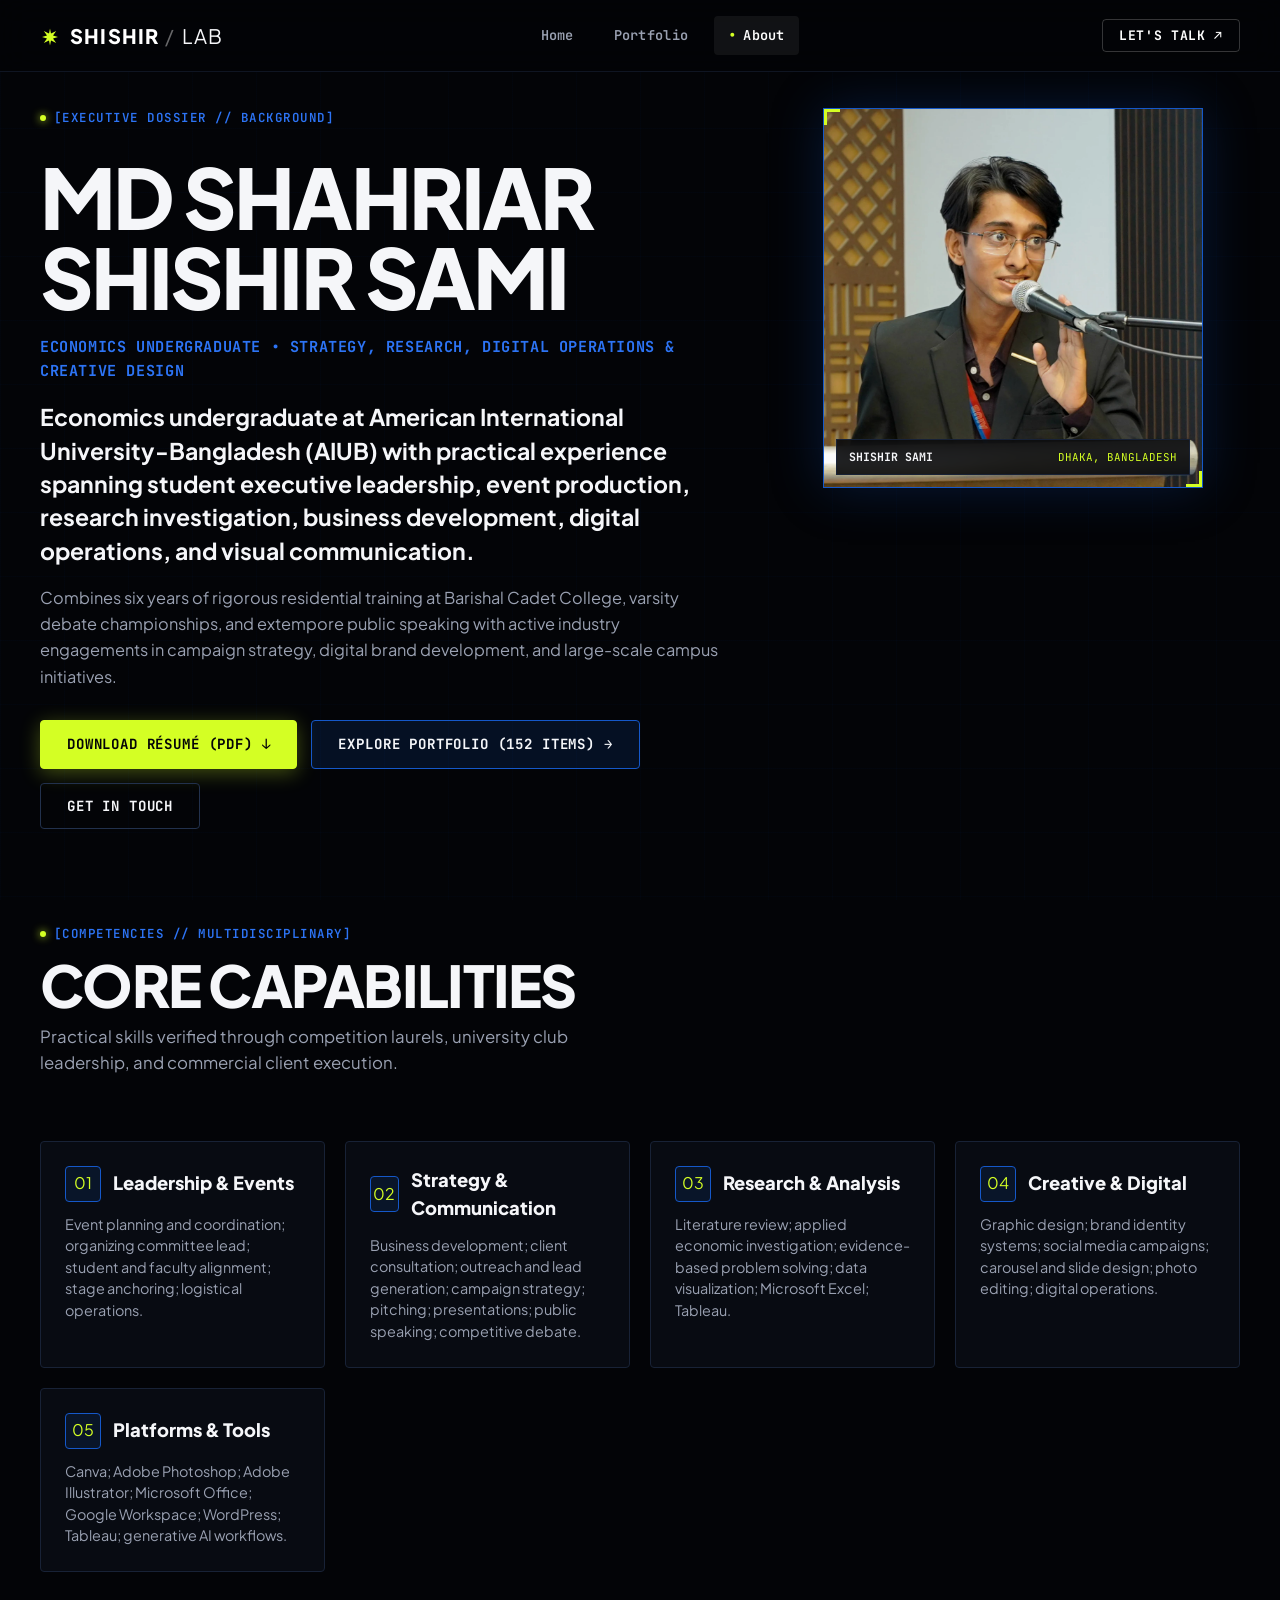
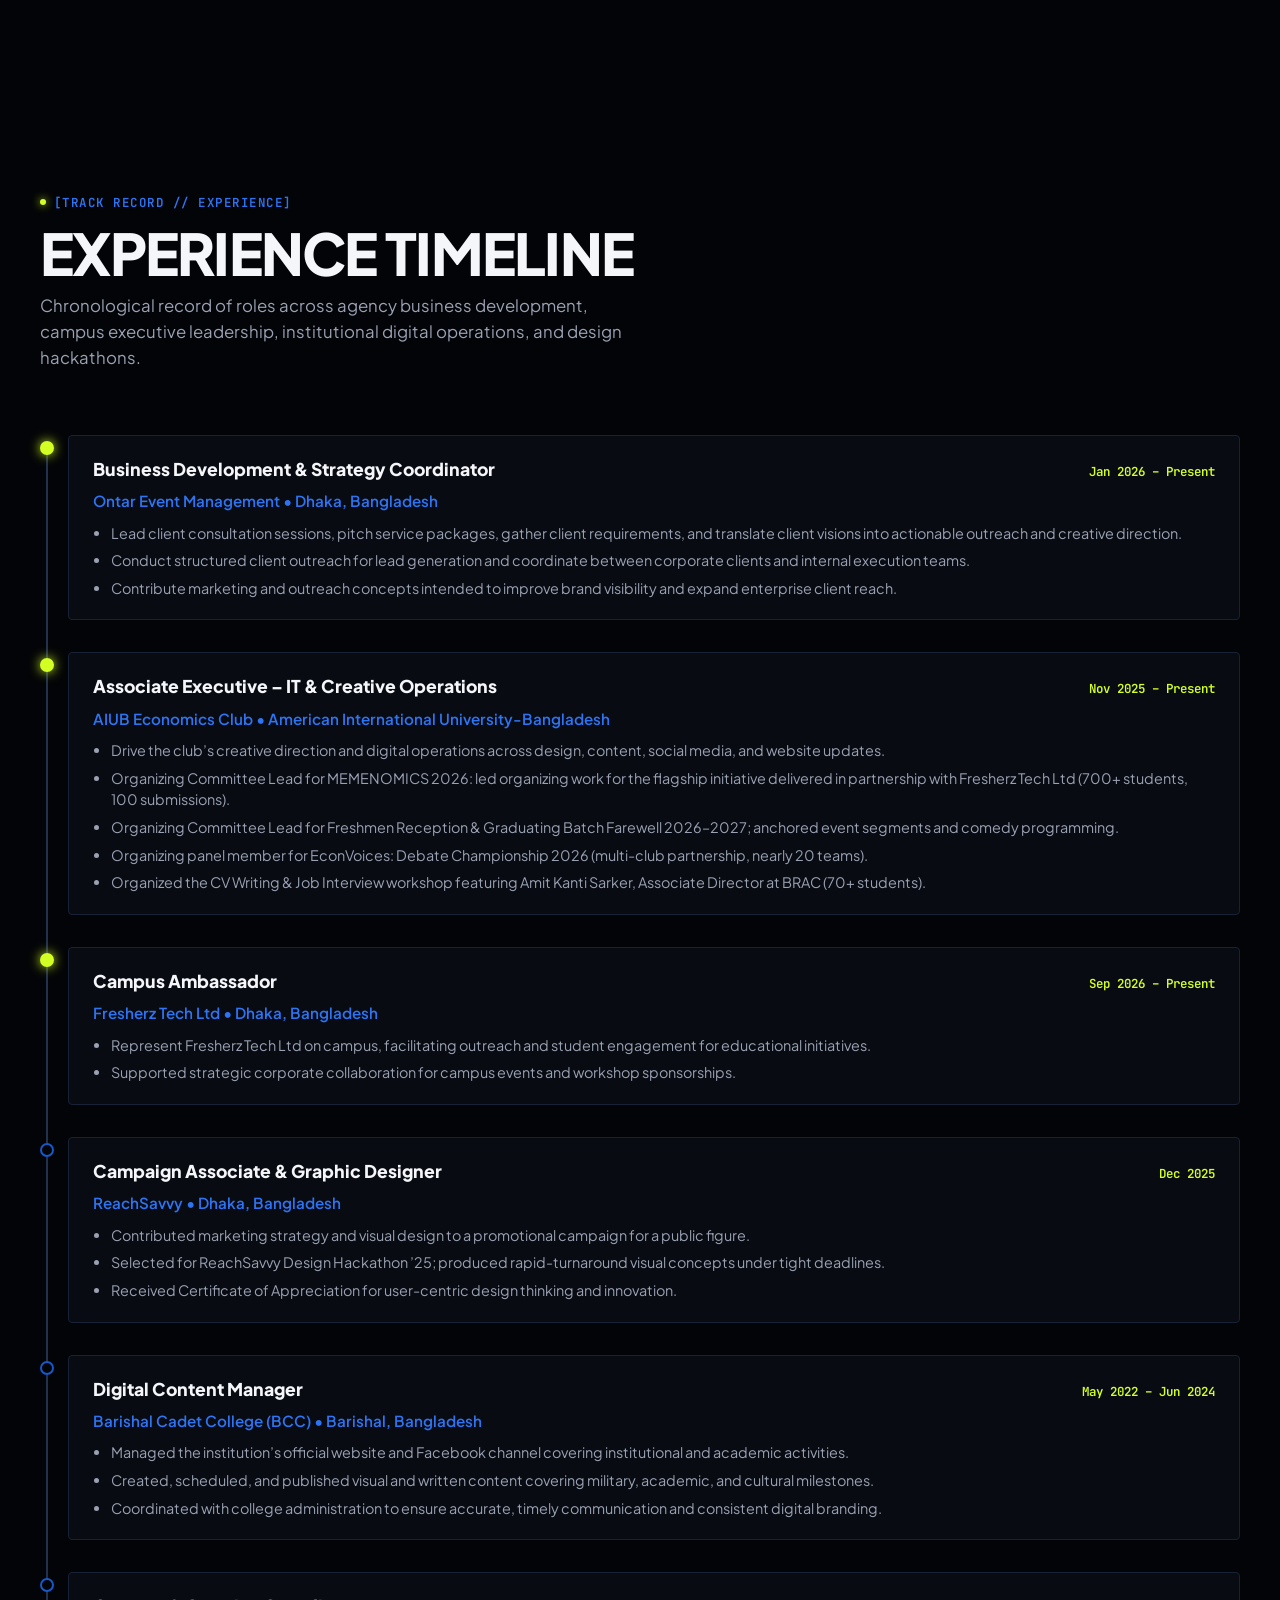
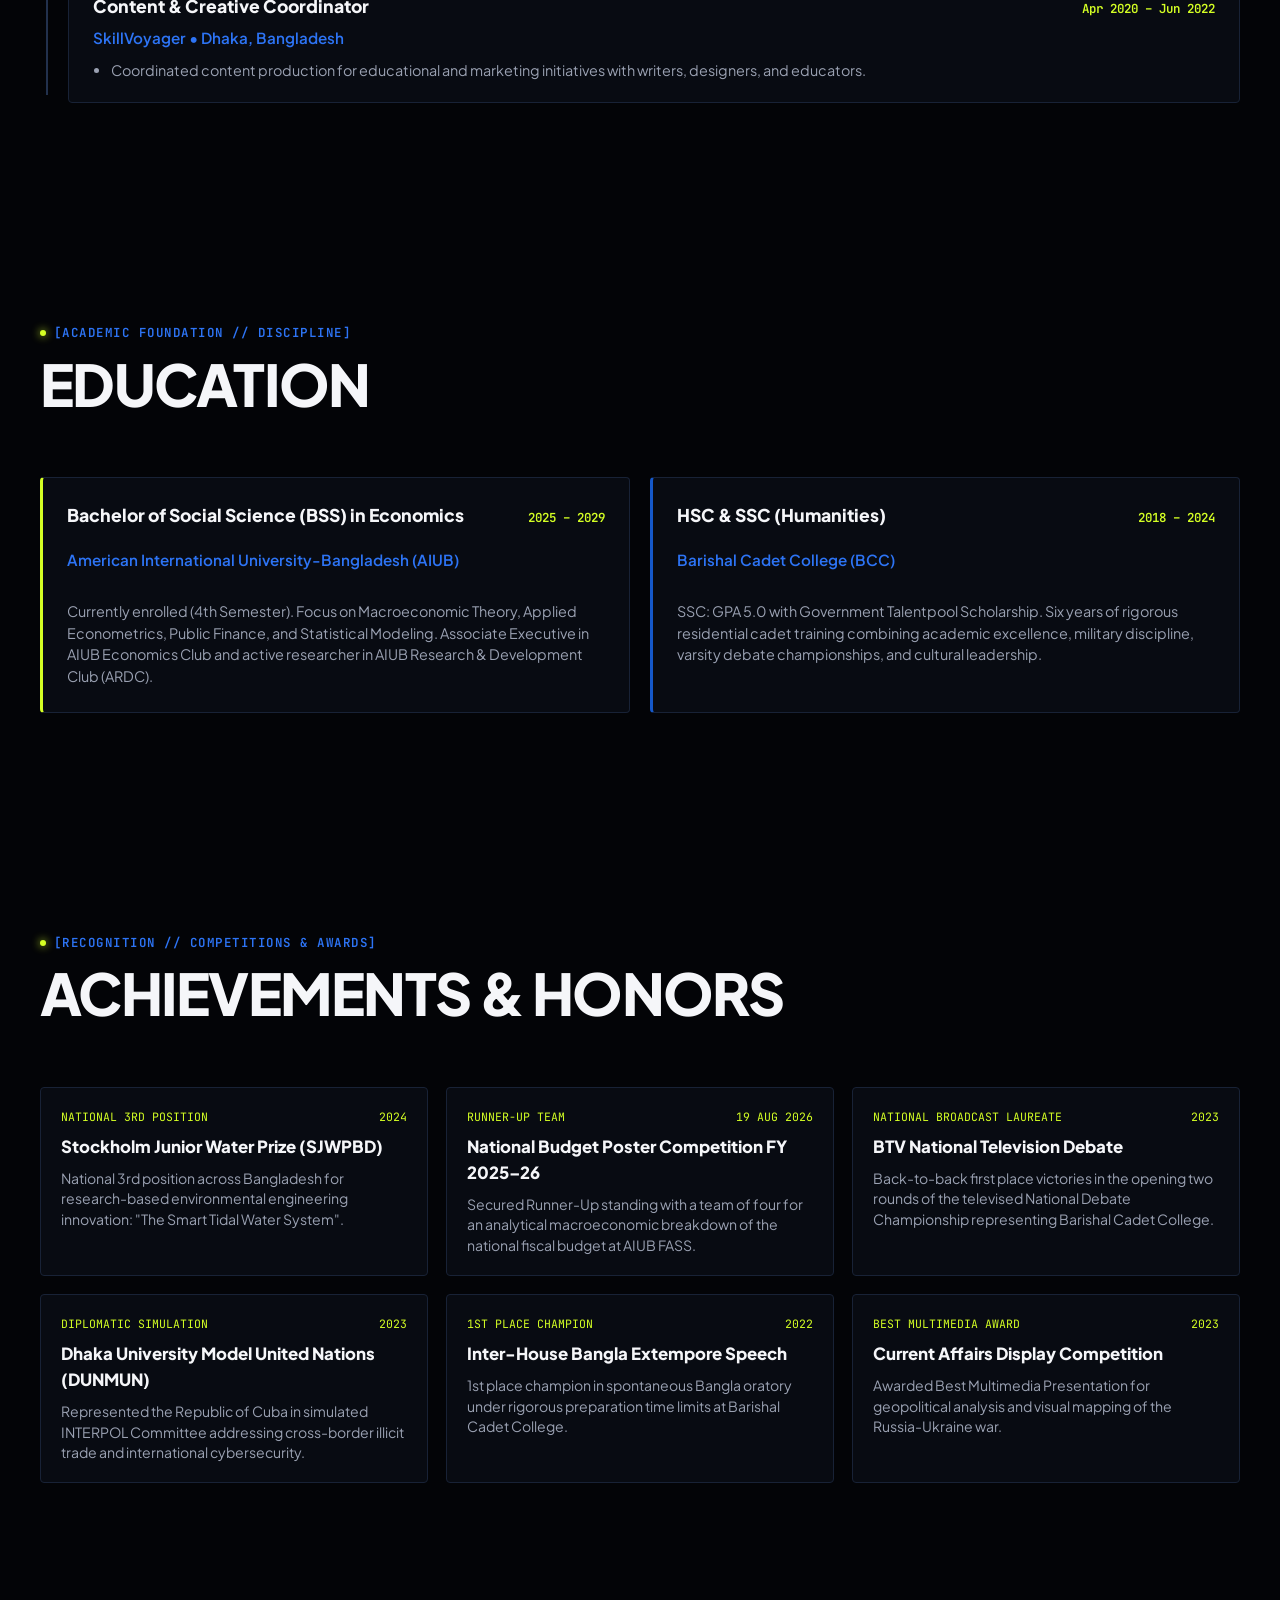
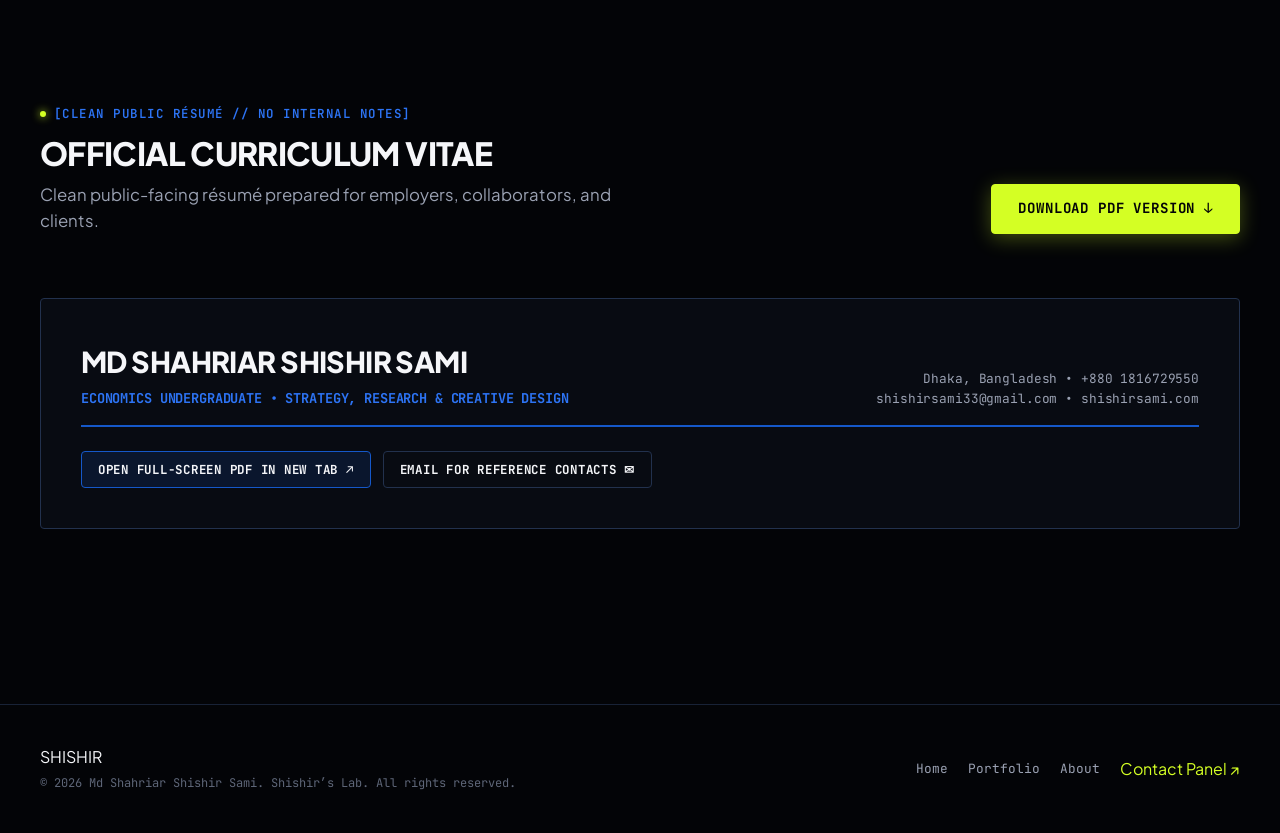
==== commit 797e2e35: "feat: production-ready release with hero DP, new 16-point starburst favicon, interactive contact pan" ====
--- a/about.html
+++ b/about.html
@@ -24,9 +24,9 @@
   <meta property="og:site_name" content="Shishir’s Lab">
   <meta property="og:title" content="About — Md Shahriar Shishir Sami">
   <meta property="og:description" content="Professional background, leadership timeline, research capabilities, cadet college discipline, and education of Md Shahriar Shishir Sami (Shishir).">
-  <meta property="og:image" content="https://www.shishirsami.com/assets/img/hero/hero-portrait-editorial.jpg">
-  <meta property="og:image:width" content="630">
-  <meta property="og:image:height" content="452">
+  <meta property="og:image" content="https://www.shishirsami.com/assets/img/hero/hero-dp.jpg">
+  <meta property="og:image:width" content="1080">
+  <meta property="og:image:height" content="1080">
   <meta property="og:locale" content="en_US">
   
   <!-- Twitter Card -->
@@ -34,7 +34,46 @@
   <meta name="twitter:url" content="https://www.shishirsami.com/about.html">
   <meta name="twitter:title" content="About — Md Shahriar Shishir Sami">
   <meta name="twitter:description" content="Professional background, leadership timeline, research capabilities, cadet college discipline, and education of Md Shahriar Shishir Sami (Shishir).">
-  <meta name="twitter:image" content="https://www.shishirsami.com/assets/img/hero/hero-portrait-editorial.jpg">
+  <meta name="twitter:image" content="https://www.shishirsami.com/assets/img/hero/hero-dp.jpg">
+
+  <!-- Google Search Console Verification Meta Tag Hook -->
+  <meta name="google-site-verification" content="GSC_VERIFICATION_TOKEN">
+
+  <!-- Schema.org Structured Data (JSON-LD) for About Page -->
+  <script type="application/ld+json">
+  {
+    "@context": "https://schema.org",
+    "@type": "ProfilePage",
+    "name": "About Md Shahriar Shishir Sami — Shishir's Lab",
+    "url": "https://www.shishirsami.com/about.html",
+    "mainEntity": {
+      "@type": "Person",
+      "@id": "https://www.shishirsami.com/#person",
+      "name": "Md Shahriar Shishir Sami",
+      "alternateName": ["Shishir", "Shishir Sami"],
+      "url": "https://www.shishirsami.com",
+      "jobTitle": "Strategy Coordinator & Creative Director",
+      "description": "Economics undergraduate at American International University-Bangladesh (AIUB) with practical background spanning leadership, event production, and creative operations.",
+      "alumniOf": [
+        {
+          "@type": "EducationalOrganization",
+          "name": "American International University-Bangladesh",
+          "alternateName": "AIUB"
+        },
+        {
+          "@type": "EducationalOrganization",
+          "name": "Barishal Cadet College",
+          "alternateName": "BCC"
+        }
+      ],
+      "sameAs": [
+        "https://www.linkedin.com/in/shishirsami",
+        "https://github.com/shishirsami33-maker",
+        "https://wa.me/8801816729550"
+      ]
+    }
+  }
+  </script>
 
   <link rel="stylesheet" href="css/style.css">
   <link rel="preconnect" href="https://fonts.googleapis.com">
@@ -47,10 +86,10 @@
   <header class="site-header" role="banner">
     <div class="container nav-container">
       
-      <!-- Brand with Lime Spark -->
+      <!-- Brand with New 16-Point Lime Spark -->
       <a href="index.html" class="brand-link" aria-label="Shishir's Lab Home">
-        <svg class="brand-spark" viewBox="0 0 24 24" fill="#D4FF24" width="20" height="20" aria-hidden="true">
-          <path d="M11 1.5h2v7.7l5.45-5.45 1.41 1.41-5.45 5.45h7.69v2h-7.7l5.46 5.46-1.41 1.41-5.46-5.46V22.5h-2v-7.7l-5.46 5.46-1.41-1.41 5.46-5.46H1.9v-2h7.7L4.14 5.92 5.55 4.51 11 9.96V1.5z"/>
+        <svg class="brand-spark" viewBox="0 0 100 100" fill="#D4FF24" width="20" height="20" aria-hidden="true">
+          <path d="M50 12 L55 38 L81 25 L65 48 L90 55 L65 62 L81 85 L55 72 L50 98 L45 72 L19 85 L35 62 L10 55 L35 48 L19 25 L45 38 Z"/>
         </svg>
         <span class="brand-text"><strong>SHISHIR</strong> <span class="brand-slash">/</span> LAB</span>
       </a>
@@ -64,7 +103,7 @@
 
       <!-- Right Action CTA -->
       <div class="nav-actions">
-        <a href="mailto:shishirsami33@gmail.com" class="btn-nav-talk">Let's talk ↗</a>
+        <button class="btn-nav-talk" data-open-contact aria-label="Open contact panel">Let's talk ↗</button>
       </div>
 
       <button class="mobile-nav-toggle" aria-label="Toggle Navigation Menu" aria-expanded="false">
@@ -105,9 +144,9 @@
             <a href="portfolio.html" class="btn btn-secondary" aria-label="Explore Portfolio">
               Explore Portfolio (152 Items) →
             </a>
-            <a href="mailto:shishirsami33@gmail.com" class="btn btn-outline" aria-label="Email Shishir">
+            <button class="btn btn-outline" data-open-contact aria-label="Open contact panel">
               Get in Touch
-            </a>
+            </button>
           </div>
         </div>
 
@@ -461,6 +500,111 @@
 
   </main>
 
+  <!-- Proper Contact Panel Modal / Slide-Over -->
+  <div id="contactModal" class="modal-backdrop" role="dialog" aria-modal="true" aria-label="Contact Md Shahriar Shishir Sami">
+    <div class="modal-sheet contact-panel-sheet">
+      <div class="modal-sheet-header">
+        <div class="contact-header-title-box">
+          <span class="mono contact-status-badge">● AVAILABLE FOR ENGAGEMENTS &amp; ROLES</span>
+          <h2 class="modal-sheet-title">Initiate Contact</h2>
+        </div>
+        <button id="contactModalCloseBtn" class="modal-close-btn" aria-label="Close Contact Panel [ESC]">✕</button>
+      </div>
+
+      <div class="modal-sheet-content">
+        <p class="contact-panel-intro">
+          Reach out directly for corporate employment opportunities, strategy coordination, macroeconomic research, or creative direction commissions.
+        </p>
+
+        <!-- Primary Contact Channels Grid -->
+        <div class="contact-channels-grid">
+          
+          <!-- Channel 1: Email -->
+          <div class="contact-channel-card">
+            <div class="channel-card-top">
+              <span class="channel-label-mono">01 / OFFICIAL EMAIL</span>
+              <span class="channel-verified-badge">PRIMARY</span>
+            </div>
+            <div class="channel-value">shishirsami33@gmail.com</div>
+            <p class="channel-hint">Typical response within 2–4 hours during business days.</p>
+            <div class="channel-actions">
+              <a href="mailto:shishirsami33@gmail.com" class="btn btn-primary btn-sm">Draft Email ↗</a>
+              <button class="btn btn-secondary btn-sm" data-copy="shishirsami33@gmail.com">Copy Email</button>
+            </div>
+          </div>
+
+          <!-- Channel 2: Phone & WhatsApp -->
+          <div class="contact-channel-card">
+            <div class="channel-card-top">
+              <span class="channel-label-mono">02 / PHONE &amp; WHATSAPP</span>
+              <span class="channel-verified-badge">DIRECT</span>
+            </div>
+            <div class="channel-value">+880 1816729550</div>
+            <p class="channel-hint">Voice calls &amp; WhatsApp instant messaging.</p>
+            <div class="channel-actions">
+              <a href="https://wa.me/8801816729550" target="_blank" rel="noopener noreferrer" class="btn btn-primary btn-sm whatsapp-btn">WhatsApp Chat ↗</a>
+              <a href="tel:+8801816729550" class="btn btn-secondary btn-sm">Call Direct ↗</a>
+              <button class="btn btn-secondary btn-sm" data-copy="+8801816729550">Copy Phone</button>
+            </div>
+          </div>
+
+          <!-- Channel 3: Location & Timezone -->
+          <div class="contact-channel-card">
+            <div class="channel-card-top">
+              <span class="channel-label-mono">03 / LOCATION &amp; TIMEZONE</span>
+              <span class="channel-verified-badge">DHAKA</span>
+            </div>
+            <div class="channel-value">Dhaka, Bangladesh</div>
+            <p class="channel-hint">Timezone: UTC+06:00 (BST) • Available for international remote &amp; on-site roles.</p>
+            <div class="channel-meta-pill">
+              <span>Standard Hours: 09:00 – 20:00 BST</span>
+            </div>
+          </div>
+
+          <!-- Channel 4: Verified Profiles & Résumé -->
+          <div class="contact-channel-card">
+            <div class="channel-card-top">
+              <span class="channel-label-mono">04 / PROFILES &amp; RÉSUMÉ</span>
+              <span class="channel-verified-badge">VERIFIED</span>
+            </div>
+            <div class="channel-profiles-links">
+              <a href="https://www.linkedin.com/in/shishirsami" target="_blank" rel="noopener noreferrer" class="channel-link-pill">
+                <span>LinkedIn Profile ↗</span>
+              </a>
+              <a href="https://github.com/shishirsami33-maker" target="_blank" rel="noopener noreferrer" class="channel-link-pill">
+                <span>GitHub Archive ↗</span>
+              </a>
+              <a href="assets/docs/cv/Md_Shahriar_Shishir_Sami_Resume.pdf" download class="channel-link-pill highlight-pill">
+                <span>Download Official Résumé (PDF) ↓</span>
+              </a>
+            </div>
+          </div>
+
+        </div>
+
+        <!-- Quick Subject Pre-sets -->
+        <div class="contact-quick-inquiries">
+          <span class="quick-inquiries-title mono">QUICK INQUIRY TOPICS:</span>
+          <div class="quick-inquiries-pills">
+            <a href="mailto:shishirsami33@gmail.com?subject=Full-time%20Role%20Inquiry%20%7C%20Md%20Shahriar%20Shishir%20Sami" class="quick-inquiry-btn">
+              💼 Employment Opportunity
+            </a>
+            <a href="mailto:shishirsami33@gmail.com?subject=Strategy%20%26%20Research%20Project%20%7C%20Shishir%27s%20Lab" class="quick-inquiry-btn">
+              📊 Strategy &amp; Research
+            </a>
+            <a href="mailto:shishirsami33@gmail.com?subject=Brand%20%26%20Design%20Commission%20%7C%20Shishir%27s%20Lab" class="quick-inquiry-btn">
+              🎨 Design Studio Commission
+            </a>
+            <a href="mailto:shishirsami33@gmail.com?subject=General%20Collaboration%20%7C%20Shishir%27s%20Lab" class="quick-inquiry-btn">
+              🤝 General Collaboration
+            </a>
+          </div>
+        </div>
+
+      </div>
+    </div>
+  </div>
+
   <!-- Site Footer -->
   <footer class="site-footer" role="contentinfo">
     <div class="container footer-container">
@@ -472,7 +616,7 @@
         <a href="index.html" class="footer-link">Home</a>
         <a href="portfolio.html" class="footer-link">Portfolio</a>
         <a href="about.html" class="footer-link">About</a>
-        <a href="mailto:shishirsami33@gmail.com" class="footer-link text-lime">shishirsami33@gmail.com</a>
+        <button class="footer-link text-lime btn-link-reset" data-open-contact>Contact Panel ↗</button>
       </div>
     </div>
   </footer>
--- a/css/style.css
+++ b/css/style.css
@@ -775,18 +775,20 @@
   position: relative;
   border-radius: 4px;
   overflow: hidden;
-  border: 1px solid rgba(255, 255, 255, 0.14);
-  box-shadow: 0 14px 44px rgba(0, 0, 0, 0.75);
-  aspect-ratio: 630 / 452;
+  border: 1px solid rgba(255, 255, 255, 0.16);
+  box-shadow: 0 16px 48px rgba(0, 0, 0, 0.8);
+  aspect-ratio: 1 / 1;
   width: 100%;
-  max-width: 540px;
+  max-width: 460px;
   background: #040810;
+  margin: 0 auto;
 }
 
 .hero-portrait-editorial-img {
   width: 100%;
   height: 100%;
   object-fit: cover;
+  object-position: center 15%;
   display: block;
   transition: transform var(--transition-slow);
 }
@@ -1492,30 +1494,31 @@
   color: var(--text-secondary);
 }
 
-/* Category Filter Tabs (Exact Order) */
+/* Category Filter Tabs (Exact Continuous Order - Ultra Bold) */
 .category-tabs-scroll {
   overflow-x: auto;
-  padding-bottom: 8px;
+  padding-bottom: 12px;
   -webkit-overflow-scrolling: touch;
 }
 
-.category-tabs {
-  display: flex;
-  gap: 10px;
+.category-tabs,
+.category-tabs-bold {
+  display: flex;
+  gap: 12px;
   white-space: nowrap;
-  padding: 4px 2px;
+  padding: 6px 2px;
 }
 
 .category-tab-btn {
   font-family: var(--font-sans);
-  font-size: 0.88rem;
-  font-weight: 800;
+  font-size: 0.94rem;
+  font-weight: 900;
   text-transform: uppercase;
-  letter-spacing: 0.04em;
-  padding: 12px 20px;
-  background: #080C16;
+  letter-spacing: 0.05em;
+  padding: 14px 22px;
+  background: #050811;
   color: #FFFFFF;
-  border: 1.5px solid rgba(255, 255, 255, 0.16);
+  border: 2px solid rgba(255, 255, 255, 0.22);
   border-radius: var(--radius-sm);
   transition: all var(--transition-fast);
   display: inline-flex;
@@ -1524,12 +1527,20 @@
   cursor: pointer;
 }
 
+.category-tab-btn .tab-index {
+  font-family: var(--font-mono);
+  font-size: 0.78rem;
+  font-weight: 800;
+  color: var(--cobalt-light);
+  letter-spacing: 0.05em;
+}
+
 .category-tab-btn:hover {
   color: var(--lime);
   border-color: var(--lime);
-  background: rgba(212, 255, 36, 0.06);
+  background: rgba(212, 255, 36, 0.08);
   transform: translateY(-2px);
-  box-shadow: 0 4px 16px rgba(0, 0, 0, 0.4);
+  box-shadow: 0 6px 22px rgba(0, 0, 0, 0.6);
 }
 
 .category-tab-btn.active {
@@ -1537,17 +1548,22 @@
   color: #030407;
   font-weight: 900;
   border-color: var(--lime);
-  box-shadow: 0 4px 22px var(--lime-glow);
+  box-shadow: 0 4px 26px var(--lime-glow);
   transform: translateY(-2px);
 }
 
+.category-tab-btn.active .tab-index {
+  color: #030407;
+  opacity: 0.8;
+}
+
 .category-tab-btn .tab-count {
   font-family: var(--font-mono);
-  font-size: 0.74rem;
-  font-weight: 800;
-  padding: 2px 7px;
+  font-size: 0.76rem;
+  font-weight: 900;
+  padding: 2px 8px;
   border-radius: 3px;
-  background: rgba(255, 255, 255, 0.12);
+  background: rgba(255, 255, 255, 0.14);
   color: var(--lime);
   transition: all var(--transition-fast);
 }
@@ -2535,3 +2551,220 @@
   outline-offset: 3px;
 }
 
+/* --------------------------------------------------------------------------
+   Contact Panel Modal Styles
+   -------------------------------------------------------------------------- */
+.contact-panel-sheet {
+  max-width: 780px;
+  width: 95%;
+  max-height: 90vh;
+  overflow-y: auto;
+  background: #080C16;
+  border: 1.5px solid var(--cobalt-light);
+  box-shadow: 0 0 60px rgba(21, 88, 201, 0.35);
+  padding: 0;
+}
+
+.contact-header-title-box {
+  display: flex;
+  flex-direction: column;
+  gap: 4px;
+}
+
+.contact-status-badge {
+  font-size: 0.72rem;
+  color: var(--lime);
+  letter-spacing: 0.08em;
+  font-weight: 700;
+}
+
+.contact-panel-intro {
+  font-size: 0.98rem;
+  color: var(--text-secondary);
+  line-height: 1.5;
+  margin-bottom: 20px;
+}
+
+.contact-channels-grid {
+  display: grid;
+  grid-template-columns: repeat(2, 1fr);
+  gap: 16px;
+  margin-bottom: 24px;
+}
+
+.contact-channel-card {
+  background: #0D1322;
+  border: 1px solid rgba(255, 255, 255, 0.1);
+  border-radius: var(--radius-sm);
+  padding: 20px;
+  display: flex;
+  flex-direction: column;
+  gap: 8px;
+  transition: border-color var(--transition-fast);
+}
+
+.contact-channel-card:hover {
+  border-color: rgba(21, 88, 201, 0.5);
+}
+
+.channel-card-top {
+  display: flex;
+  justify-content: space-between;
+  align-items: center;
+}
+
+.channel-label-mono {
+  font-family: var(--font-mono);
+  font-size: 0.7rem;
+  color: rgba(255, 255, 255, 0.5);
+  letter-spacing: 0.08em;
+  font-weight: 700;
+}
+
+.channel-verified-badge {
+  font-family: var(--font-mono);
+  font-size: 0.65rem;
+  color: var(--lime);
+  border: 1px solid rgba(212, 255, 36, 0.4);
+  padding: 1px 6px;
+  border-radius: 2px;
+  font-weight: 700;
+}
+
+.channel-value {
+  font-family: var(--font-sans);
+  font-size: 1.15rem;
+  font-weight: 800;
+  color: #FFFFFF;
+  letter-spacing: -0.01em;
+  word-break: break-all;
+}
+
+.channel-hint {
+  font-size: 0.82rem;
+  color: rgba(255, 255, 255, 0.6);
+  margin: 0;
+  line-height: 1.4;
+}
+
+.channel-actions {
+  display: flex;
+  gap: 8px;
+  flex-wrap: wrap;
+  margin-top: 6px;
+}
+
+.whatsapp-btn {
+  background: #25D366 !important;
+  border-color: #25D366 !important;
+  color: #030407 !important;
+  font-weight: 800 !important;
+}
+
+.whatsapp-btn:hover {
+  background: #1EBE5D !important;
+  border-color: #1EBE5D !important;
+}
+
+.channel-meta-pill {
+  font-family: var(--font-mono);
+  font-size: 0.74rem;
+  color: var(--lime);
+  margin-top: 4px;
+}
+
+.channel-profiles-links {
+  display: flex;
+  flex-direction: column;
+  gap: 8px;
+  margin-top: 4px;
+}
+
+.channel-link-pill {
+  display: inline-flex;
+  align-items: center;
+  font-family: var(--font-mono);
+  font-size: 0.8rem;
+  color: rgba(255, 255, 255, 0.8);
+  text-decoration: none;
+  padding: 8px 12px;
+  background: rgba(255, 255, 255, 0.05);
+  border: 1px solid rgba(255, 255, 255, 0.1);
+  border-radius: var(--radius-sm);
+  transition: all var(--transition-fast);
+}
+
+.channel-link-pill:hover {
+  color: var(--lime);
+  border-color: var(--lime);
+  background: rgba(212, 255, 36, 0.08);
+}
+
+.channel-link-pill.highlight-pill {
+  background: rgba(21, 88, 201, 0.2);
+  border-color: var(--cobalt);
+  color: #FFFFFF;
+  font-weight: 700;
+}
+
+.contact-quick-inquiries {
+  border-top: 1px solid rgba(255, 255, 255, 0.1);
+  padding-top: 16px;
+  margin-top: 8px;
+}
+
+.quick-inquiries-title {
+  display: block;
+  font-size: 0.72rem;
+  color: rgba(255, 255, 255, 0.5);
+  letter-spacing: 0.08em;
+  margin-bottom: 10px;
+  font-weight: 700;
+}
+
+.quick-inquiries-pills {
+  display: flex;
+  flex-wrap: wrap;
+  gap: 8px;
+}
+
+.quick-inquiry-btn {
+  font-family: var(--font-mono);
+  font-size: 0.78rem;
+  font-weight: 600;
+  color: #FFFFFF;
+  background: #111827;
+  border: 1px solid rgba(255, 255, 255, 0.14);
+  padding: 8px 14px;
+  border-radius: var(--radius-sm);
+  text-decoration: none;
+  transition: all var(--transition-fast);
+  display: inline-flex;
+  align-items: center;
+  gap: 6px;
+}
+
+.quick-inquiry-btn:hover {
+  border-color: var(--lime);
+  color: var(--lime);
+  background: rgba(212, 255, 36, 0.08);
+  transform: translateY(-1px);
+}
+
+.btn-link-reset {
+  background: none;
+  border: none;
+  padding: 0;
+  font: inherit;
+  color: inherit;
+  cursor: pointer;
+  text-align: inherit;
+  text-decoration: none;
+}
+
+@media (max-width: 768px) {
+  .contact-channels-grid {
+    grid-template-columns: 1fr;
+  }
+}
+
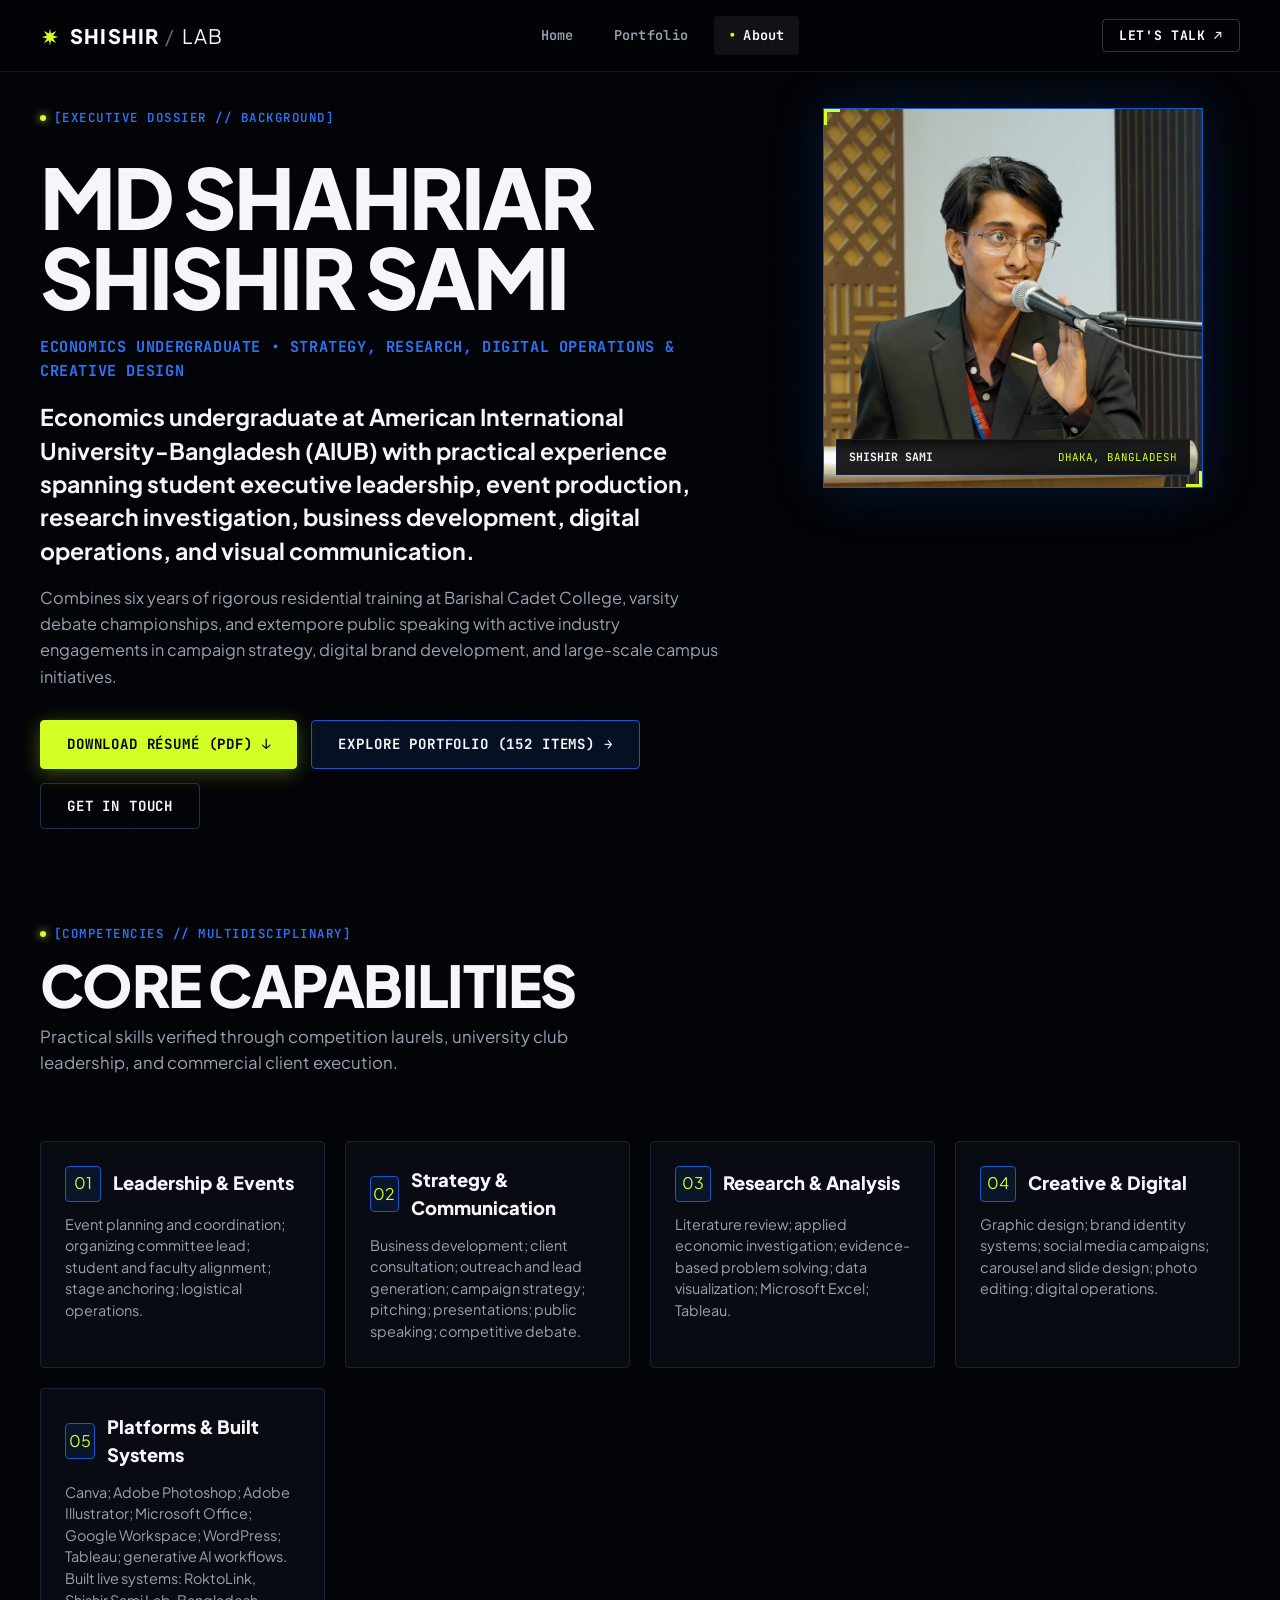
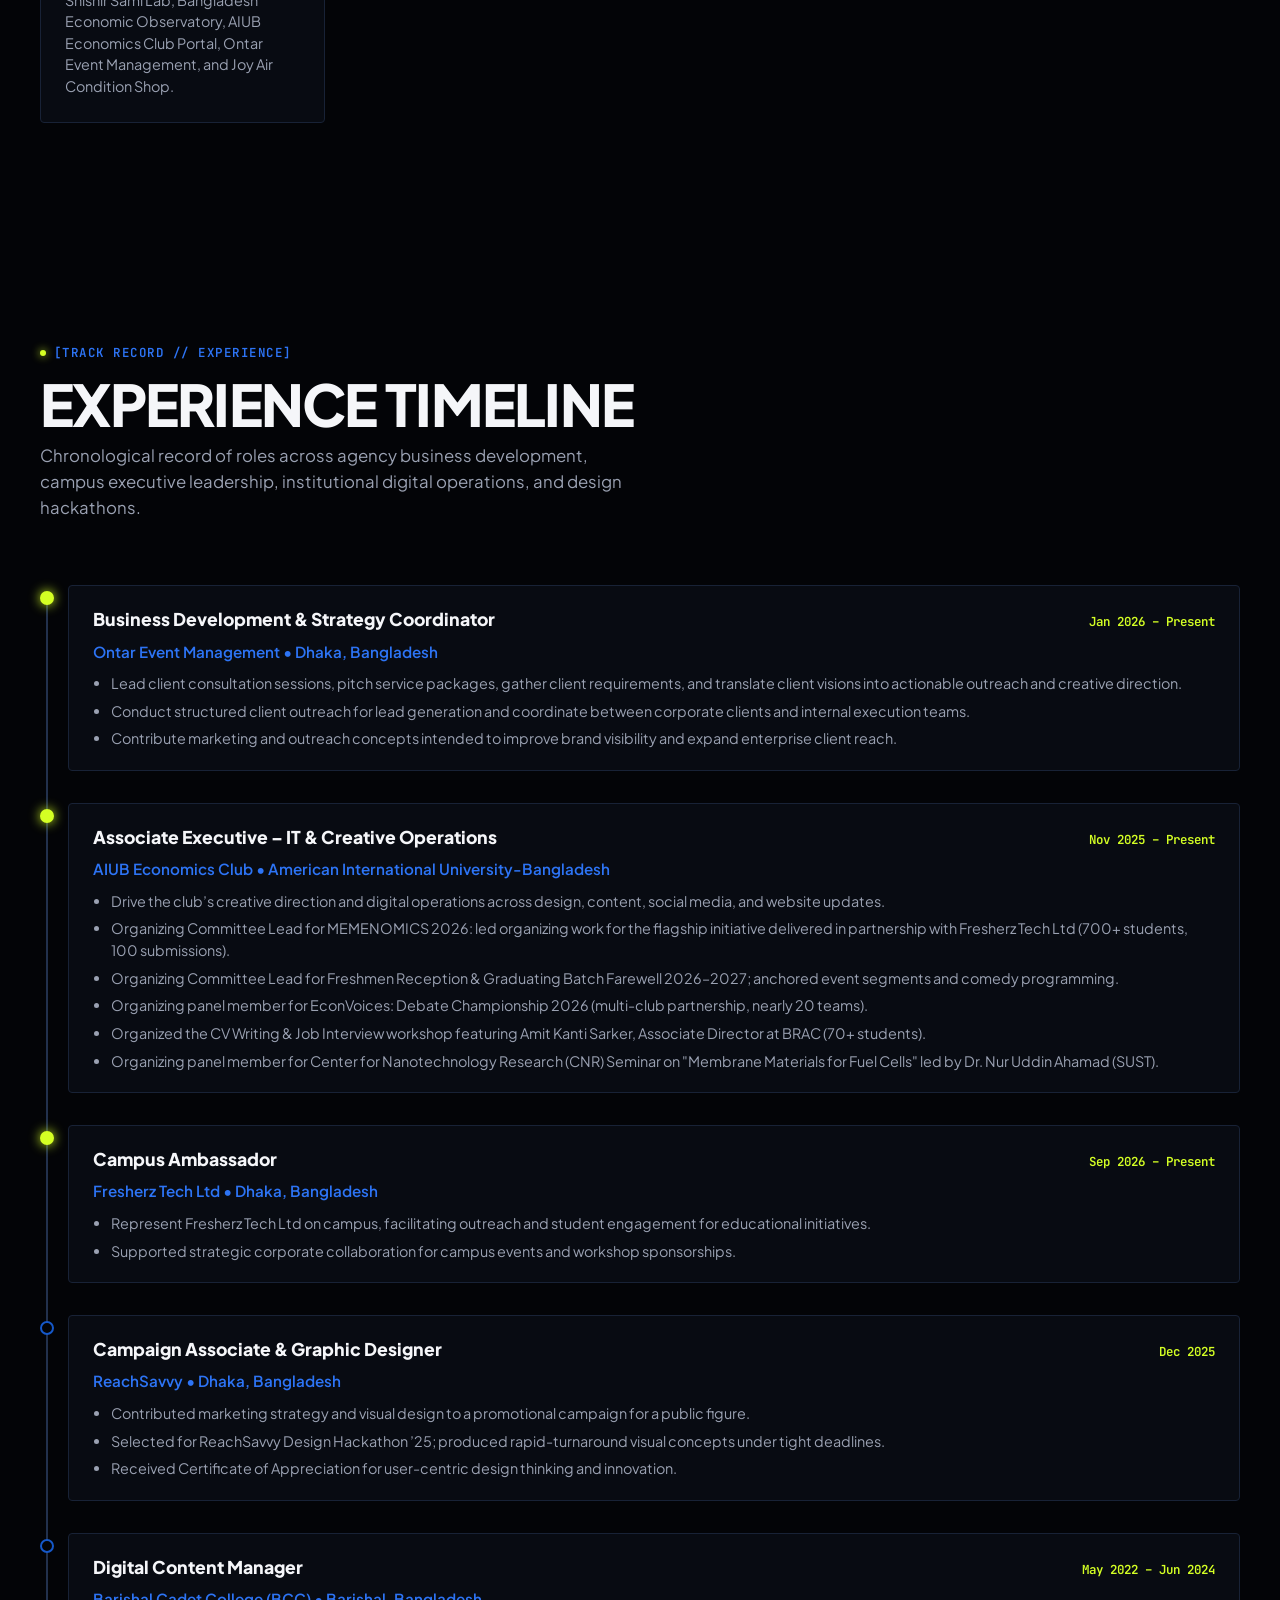
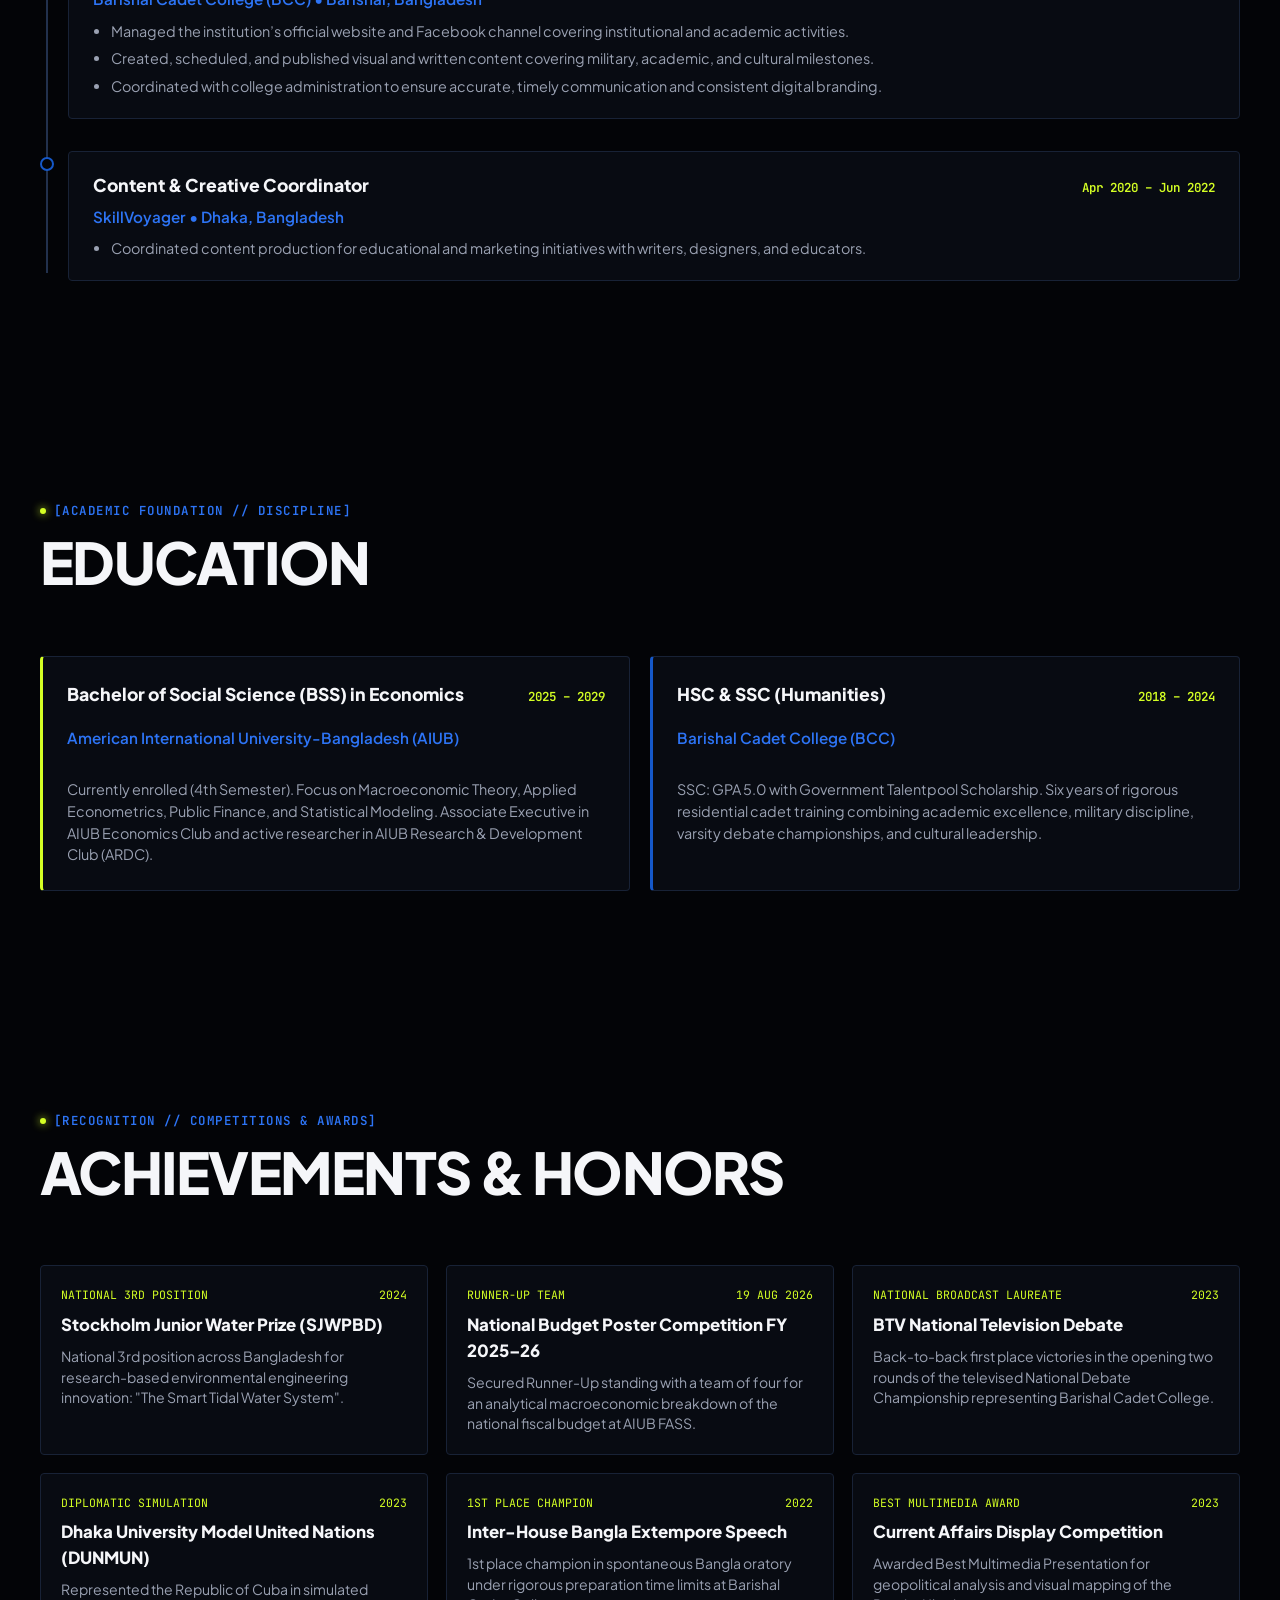
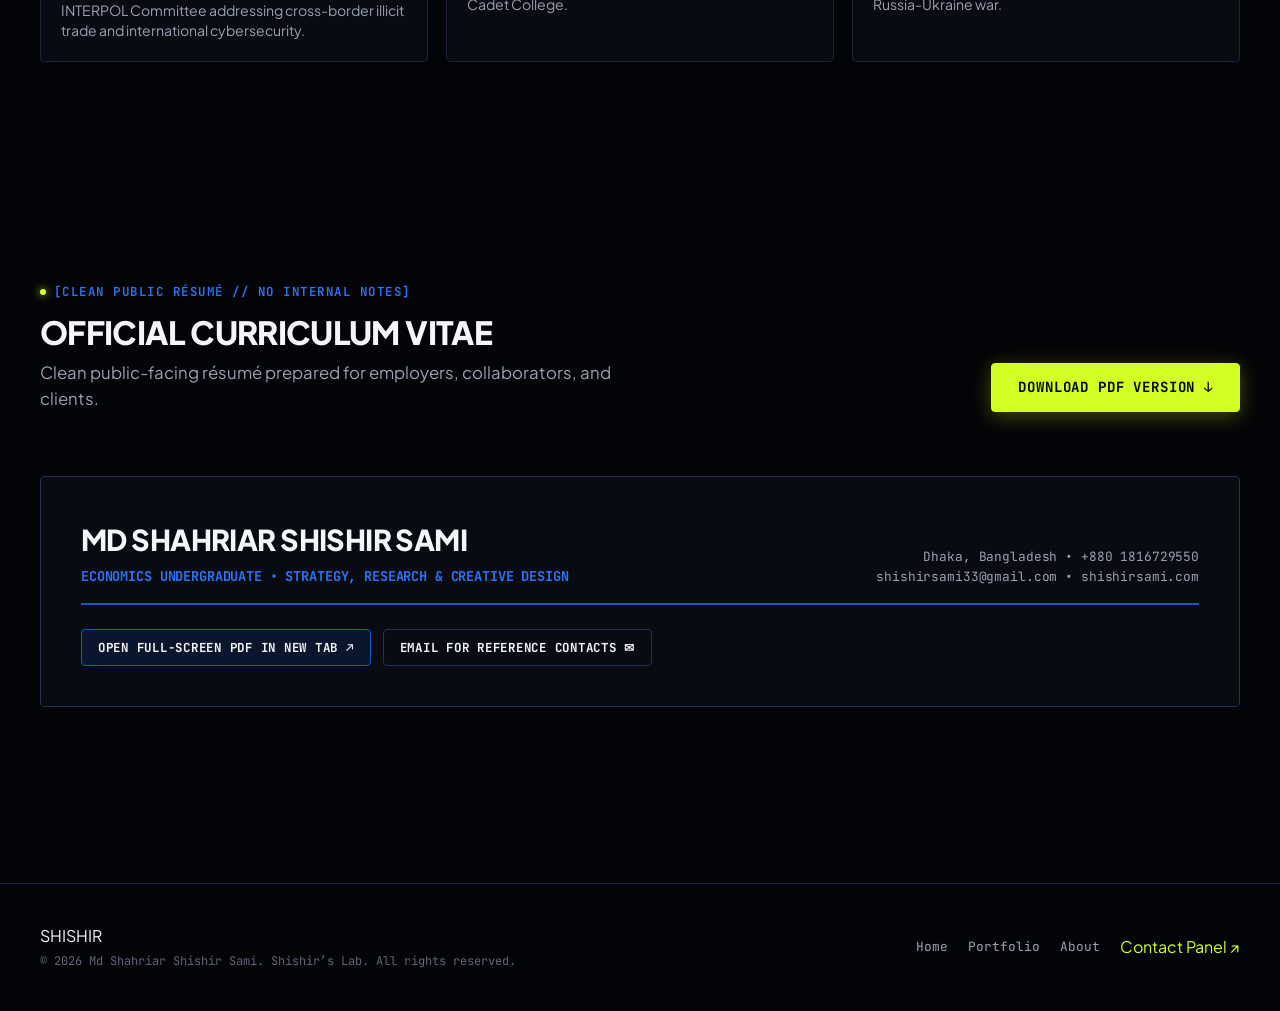
==== commit 32962357: "Update live web app systems, organized event portfolio, and 3D carousel features" ====
--- a/about.html
+++ b/about.html
@@ -8,7 +8,7 @@
   <meta name="keywords" content="Md Shahriar Shishir Sami, Shishir Sami, About, Resume, Curriculum Vitae, AIUB Economics, Barishal Cadet College, Debate, Research">
   <meta name="author" content="Md Shahriar Shishir Sami">
   <meta name="robots" content="index, follow">
-  <link rel="canonical" href="https://www.shishirsami.com/about.html">
+  <link rel="canonical" href="https://www.shishirsami.com/about">
   <meta name="theme-color" content="#030407">
   
   <!-- Launch-Ready Favicons -->
@@ -20,7 +20,7 @@
 
   <!-- Open Graph / Facebook -->
   <meta property="og:type" content="profile">
-  <meta property="og:url" content="https://www.shishirsami.com/about.html">
+  <meta property="og:url" content="https://www.shishirsami.com/about">
   <meta property="og:site_name" content="Shishir’s Lab">
   <meta property="og:title" content="About — Md Shahriar Shishir Sami">
   <meta property="og:description" content="Professional background, leadership timeline, research capabilities, cadet college discipline, and education of Md Shahriar Shishir Sami (Shishir).">
@@ -31,7 +31,7 @@
   
   <!-- Twitter Card -->
   <meta name="twitter:card" content="summary_large_image">
-  <meta name="twitter:url" content="https://www.shishirsami.com/about.html">
+  <meta name="twitter:url" content="https://www.shishirsami.com/about">
   <meta name="twitter:title" content="About — Md Shahriar Shishir Sami">
   <meta name="twitter:description" content="Professional background, leadership timeline, research capabilities, cadet college discipline, and education of Md Shahriar Shishir Sami (Shishir).">
   <meta name="twitter:image" content="https://www.shishirsami.com/assets/img/hero/hero-dp.jpg">
@@ -45,7 +45,7 @@
     "@context": "https://schema.org",
     "@type": "ProfilePage",
     "name": "About Md Shahriar Shishir Sami — Shishir's Lab",
-    "url": "https://www.shishirsami.com/about.html",
+    "url": "https://www.shishirsami.com/about",
     "mainEntity": {
       "@type": "Person",
       "@id": "https://www.shishirsami.com/#person",
@@ -87,7 +87,7 @@
     <div class="container nav-container">
       
       <!-- Brand with New 16-Point Lime Spark -->
-      <a href="index.html" class="brand-link" aria-label="Shishir's Lab Home">
+      <a href="./" class="brand-link" aria-label="Shishir's Lab Home">
         <svg class="brand-spark" viewBox="0 0 100 100" fill="#D4FF24" width="20" height="20" aria-hidden="true">
           <path d="M50 12 L55 38 L81 25 L65 48 L90 55 L65 62 L81 85 L55 72 L50 98 L45 72 L19 85 L35 62 L10 55 L35 48 L19 25 L45 38 Z"/>
         </svg>
@@ -96,9 +96,9 @@
 
       <!-- Primary Nav -->
       <nav class="nav-links" role="navigation" aria-label="Primary Navigation">
-        <a href="index.html" class="nav-item">Home</a>
-        <a href="portfolio.html" class="nav-item">Portfolio</a>
-        <a href="about.html" class="nav-item active" aria-current="page"><span class="nav-dot">•</span> About</a>
+        <a href="./" class="nav-item">Home</a>
+        <a href="portfolio" class="nav-item">Portfolio</a>
+        <a href="about" class="nav-item active" aria-current="page"><span class="nav-dot">•</span> About</a>
       </nav>
 
       <!-- Right Action CTA -->
@@ -141,7 +141,7 @@
             <a href="assets/docs/cv/Md_Shahriar_Shishir_Sami_Resume.pdf" class="btn btn-primary" download="Md_Shahriar_Shishir_Sami_Resume.pdf" aria-label="Download Public Résumé as PDF">
               Download Résumé (PDF) ↓
             </a>
-            <a href="portfolio.html" class="btn btn-secondary" aria-label="Explore Portfolio">
+            <a href="portfolio" class="btn btn-secondary" aria-label="Explore Portfolio">
               Explore Portfolio (152 Items) →
             </a>
             <button class="btn btn-outline" data-open-contact aria-label="Open contact panel">
@@ -225,10 +225,10 @@
           <div class="cap-card">
             <div class="cap-header">
               <div class="cap-icon">05</div>
-              <h3 class="cap-title">Platforms &amp; Tools</h3>
+              <h3 class="cap-title">Platforms &amp; Built Systems</h3>
             </div>
             <p class="cap-list">
-              Canva; Adobe Photoshop; Adobe Illustrator; Microsoft Office; Google Workspace; WordPress; Tableau; generative AI workflows.
+              Canva; Adobe Photoshop; Adobe Illustrator; Microsoft Office; Google Workspace; WordPress; Tableau; generative AI workflows. Built live systems: RoktoLink, Shishir Sami Lab, Bangladesh Economic Observatory, AIUB Economics Club Portal, Ontar Event Management, and Joy Air Condition Shop.
             </p>
           </div>
 
@@ -279,6 +279,7 @@
                 <li>Organizing Committee Lead for Freshmen Reception &amp; Graduating Batch Farewell 2026–2027; anchored event segments and comedy programming.</li>
                 <li>Organizing panel member for EconVoices: Debate Championship 2026 (multi-club partnership, nearly 20 teams).</li>
                 <li>Organized the CV Writing &amp; Job Interview workshop featuring Amit Kanti Sarker, Associate Director at BRAC (70+ students).</li>
+                <li>Organizing panel member for Center for Nanotechnology Research (CNR) Seminar on "Membrane Materials for Fuel Cells" led by Dr. Nur Uddin Ahamad (SUST).</li>
               </ul>
             </div>
           </div>
@@ -613,9 +614,9 @@
         <span class="footer-copy">© 2026 Md Shahriar Shishir Sami. Shishir’s Lab. All rights reserved.</span>
       </div>
       <div class="footer-links">
-        <a href="index.html" class="footer-link">Home</a>
-        <a href="portfolio.html" class="footer-link">Portfolio</a>
-        <a href="about.html" class="footer-link">About</a>
+        <a href="./" class="footer-link">Home</a>
+        <a href="portfolio" class="footer-link">Portfolio</a>
+        <a href="about" class="footer-link">About</a>
         <button class="footer-link text-lime btn-link-reset" data-open-contact>Contact Panel ↗</button>
       </div>
     </div>
--- a/css/style.css
+++ b/css/style.css
@@ -1713,6 +1713,28 @@
   color: var(--lime);
 }
 
+.card-direct-live-pill {
+  display: inline-flex;
+  align-items: center;
+  gap: 4px;
+  font-size: 0.7rem;
+  font-weight: 700;
+  color: #030407;
+  background: var(--lime);
+  padding: 3px 8px;
+  border-radius: var(--radius-sm);
+  text-decoration: none;
+  transition: transform 0.2s ease, box-shadow 0.2s ease, background 0.2s ease;
+  line-height: 1;
+}
+
+.card-direct-live-pill:hover {
+  transform: translateY(-1px);
+  box-shadow: 0 0 12px rgba(212, 255, 36, 0.6);
+  background: #e4ff66;
+  color: #000;
+}
+
 /* Progressive Reveal Controls */
 .reveal-controls {
   display: flex;
@@ -2768,3 +2790,510 @@
   }
 }
 
+
+
+/* --------------------------------------------------------------------------
+   3D Curved Carousel Display System (Spotlight & Portfolio)
+   -------------------------------------------------------------------------- */
+.curved-carousel-container {
+  position: relative;
+  width: 100%;
+  margin: 20px 0 32px 0;
+  display: flex;
+  flex-direction: column;
+  align-items: center;
+}
+
+.carousel-3d-scene {
+  position: relative;
+  width: 100%;
+  height: 520px;
+  perspective: 1200px;
+  perspective-origin: 50% 50%;
+  display: flex;
+  align-items: center;
+  justify-content: center;
+  overflow: hidden;
+  user-select: none;
+  touch-action: pan-y pinch-zoom;
+  cursor: grab;
+  background: radial-gradient(ellipse at 50% 50%, rgba(21, 88, 201, 0.08) 0%, rgba(3, 4, 7, 0) 75%);
+  border-radius: var(--radius-lg);
+  border: 1px solid rgba(255, 255, 255, 0.06);
+}
+
+.carousel-3d-scene:active {
+  cursor: grabbing;
+}
+
+.carousel-3d-scene:focus-visible {
+  outline: 2px solid var(--lime);
+  outline-offset: -2px;
+}
+
+.carousel-3d-track {
+  position: relative;
+  width: 0;
+  height: 0;
+  transform-style: preserve-3d;
+  display: flex;
+  align-items: center;
+  justify-content: center;
+}
+
+/* Individual 3D Card Base */
+.card-3d {
+  position: absolute;
+  top: 50%;
+  left: 50%;
+  border-radius: var(--radius-md);
+  background: #060913;
+  border: 1.5px solid rgba(255, 255, 255, 0.12);
+  overflow: hidden;
+  box-shadow: 0 14px 34px rgba(0, 0, 0, 0.7);
+  transition: transform 0.45s cubic-bezier(0.16, 1, 0.3, 1),
+              opacity 0.45s ease,
+              border-color 0.3s ease,
+              box-shadow 0.3s ease,
+              filter 0.45s ease;
+  will-change: transform, opacity, filter;
+  transform-origin: center center;
+  cursor: pointer;
+  backface-visibility: hidden;
+  -webkit-backface-visibility: hidden;
+}
+
+/* Format 1: Portrait / Square Form */
+.card-3d.format-portrait,
+.card-3d:not(.format-landscape) {
+  width: 320px;
+  height: 440px;
+  margin-top: -220px;
+  margin-left: -160px;
+}
+
+/* Format 2: Landscape / Banner / Widescreen Form */
+.card-3d.format-landscape {
+  width: 530px;
+  height: 350px;
+  margin-top: -175px;
+  margin-left: -265px;
+}
+
+.card-3d.is-dragging {
+  transition: none !important;
+}
+
+/* Side Card Styling (dimmed & blurred slightly for depth) */
+.card-3d:not(.is-center) {
+  filter: brightness(0.65) saturate(0.85);
+}
+
+.card-3d:not(.is-center):hover {
+  filter: brightness(0.9) saturate(1);
+  border-color: rgba(21, 88, 201, 0.5);
+}
+
+/* Center Active Card: High-contrast focus, lime glow, pop */
+.card-3d.is-center {
+  border-color: var(--lime);
+  box-shadow: 0 20px 48px rgba(0, 0, 0, 0.9), 0 0 30px rgba(212, 255, 36, 0.25), 0 0 0 1.5px var(--lime);
+  filter: brightness(1) saturate(1);
+}
+
+/* Inside the 3D Card */
+.card-3d-media-box {
+  position: relative;
+  width: 100%;
+  height: 100%;
+  overflow: hidden;
+  background: #020306;
+  display: flex;
+  align-items: center;
+  justify-content: center;
+}
+
+/* Ambient Backdrop Mirror for wide banners or odd aspect ratios */
+.card-3d-backdrop-blur {
+  position: absolute;
+  inset: -15px;
+  background-size: cover;
+  background-position: center;
+  filter: blur(26px) brightness(0.24);
+  opacity: 0.82;
+  transform: scale(1.15);
+  z-index: 1;
+  pointer-events: none;
+}
+
+/* Portrait Image display: full bleed portrait */
+.card-3d.format-portrait .card-3d-img,
+.card-3d:not(.format-landscape) .card-3d-img {
+  width: 100%;
+  height: 100%;
+  object-fit: cover;
+  object-position: center 25%;
+  position: relative;
+  z-index: 2;
+  transition: transform 0.6s cubic-bezier(0.16, 1, 0.3, 1);
+  pointer-events: none;
+}
+
+/* Landscape / Banner / Webpage Image display: clean, unclipped, comfortable preview */
+.card-3d.format-landscape .card-3d-img {
+  width: 100%;
+  height: 100%;
+  object-fit: contain;
+  object-position: center center;
+  position: relative;
+  z-index: 2;
+  transition: transform 0.6s cubic-bezier(0.16, 1, 0.3, 1);
+  pointer-events: none;
+}
+
+.card-3d.is-center:hover .card-3d-img {
+  transform: scale(1.03);
+}
+
+.card-3d-overlay {
+  position: absolute;
+  inset: 0;
+  display: flex;
+  flex-direction: column;
+  justify-content: space-between;
+  pointer-events: none;
+  z-index: 5;
+}
+
+.card-3d.format-portrait .card-3d-overlay,
+.card-3d:not(.format-landscape) .card-3d-overlay {
+  background: linear-gradient(to top, rgba(3, 4, 7, 0.98) 0%, rgba(3, 4, 7, 0.45) 50%, rgba(3, 4, 7, 0.15) 100%);
+  padding: 18px;
+}
+
+.card-3d.format-landscape .card-3d-overlay {
+  background: linear-gradient(to top, rgba(3, 4, 7, 0.96) 0%, rgba(3, 4, 7, 0.32) 45%, rgba(3, 4, 7, 0.15) 100%);
+  padding: 14px 18px;
+}
+
+.card-3d-top-row {
+  display: flex;
+  justify-content: space-between;
+  align-items: center;
+  gap: 8px;
+}
+
+.card-3d-badge {
+  font-family: var(--font-mono);
+  font-size: 0.72rem;
+  font-weight: 700;
+  padding: 4px 8px;
+  border-radius: var(--radius-sm);
+  background: rgba(3, 4, 7, 0.85);
+  backdrop-filter: blur(6px);
+  border: 1px solid rgba(255, 255, 255, 0.15);
+  color: var(--text-primary);
+}
+
+.card-3d.is-center .card-3d-badge {
+  border-color: rgba(212, 255, 36, 0.5);
+  color: var(--lime);
+}
+
+.card-3d-category-badge {
+  font-family: var(--font-mono);
+  font-size: 0.68rem;
+  font-weight: 700;
+  color: var(--cobalt-light);
+  text-transform: uppercase;
+  letter-spacing: 0.05em;
+  background: rgba(21, 88, 201, 0.18);
+  border: 1px solid rgba(21, 88, 201, 0.4);
+  padding: 3px 8px;
+  border-radius: var(--radius-sm);
+}
+
+.card-3d-bottom-info {
+  display: flex;
+  flex-direction: column;
+  gap: 6px;
+}
+
+.card-3d-meta-sub {
+  font-family: var(--font-mono);
+  font-size: 0.72rem;
+  color: var(--text-secondary);
+  font-weight: 600;
+}
+
+.card-3d-title {
+  font-size: 1.12rem;
+  font-weight: 800;
+  line-height: 1.25;
+  color: var(--text-primary);
+  margin: 0;
+  text-shadow: 0 2px 8px rgba(0, 0, 0, 0.85);
+}
+
+.card-3d.format-landscape .card-3d-title {
+  font-size: 1.05rem;
+}
+
+.card-3d-action-pill {
+  display: inline-flex;
+  align-items: center;
+  justify-content: center;
+  gap: 6px;
+  font-family: var(--font-mono);
+  font-size: 0.74rem;
+  font-weight: 700;
+  letter-spacing: 0.04em;
+  padding: 7px 13px;
+  border-radius: var(--radius-sm);
+  background: rgba(255, 255, 255, 0.08);
+  color: var(--text-secondary);
+  border: 1px solid rgba(255, 255, 255, 0.15);
+  margin-top: 4px;
+  width: fit-content;
+  transition: all var(--transition-fast);
+}
+
+.card-3d.is-center .card-3d-action-pill {
+  background: var(--lime);
+  color: var(--bg-canvas);
+  border-color: var(--lime);
+}
+
+.card-3d.is-center:hover .card-3d-action-pill {
+  box-shadow: 0 0 15px rgba(212, 255, 36, 0.6);
+  transform: translateY(-1px);
+}
+
+/* Floating Navigation Arrows */
+.carousel-nav-btn {
+  position: absolute;
+  top: 50%;
+  transform: translateY(-50%);
+  z-index: 120;
+  width: 48px;
+  height: 48px;
+  border-radius: 50%;
+  background: rgba(6, 9, 19, 0.85);
+  backdrop-filter: blur(8px);
+  border: 1px solid rgba(255, 255, 255, 0.18);
+  color: var(--text-primary);
+  display: flex;
+  align-items: center;
+  justify-content: center;
+  cursor: pointer;
+  transition: all var(--transition-fast);
+  box-shadow: 0 8px 24px rgba(0, 0, 0, 0.6);
+}
+
+.carousel-nav-prev {
+  left: 20px;
+}
+
+.carousel-nav-next {
+  right: 20px;
+}
+
+.carousel-nav-btn:hover {
+  background: var(--bg-surface);
+  border-color: var(--lime);
+  color: var(--lime);
+  box-shadow: 0 0 20px rgba(212, 255, 36, 0.35);
+  transform: translateY(-50%) scale(1.08);
+}
+
+/* Carousel Controls Dock (Bottom) */
+.carousel-controls-dock {
+  display: flex;
+  align-items: center;
+  justify-content: space-between;
+  width: 100%;
+  max-width: 640px;
+  padding: 14px 20px;
+  margin-top: 14px;
+  background: rgba(6, 9, 19, 0.7);
+  backdrop-filter: blur(8px);
+  border: 1px solid rgba(255, 255, 255, 0.08);
+  border-radius: 40px;
+  gap: 16px;
+}
+
+.carousel-counter-box {
+  font-size: 0.88rem;
+  font-weight: 800;
+  letter-spacing: 0.06em;
+  color: var(--text-primary);
+  display: flex;
+  align-items: center;
+  gap: 4px;
+}
+
+.carousel-counter-current {
+  color: var(--lime);
+  font-size: 1rem;
+}
+
+.carousel-counter-slash {
+  color: var(--text-muted);
+}
+
+.carousel-counter-total {
+  color: var(--text-secondary);
+}
+
+.carousel-scrub-track {
+  flex: 1;
+  height: 6px;
+  background: rgba(255, 255, 255, 0.1);
+  border-radius: 3px;
+  position: relative;
+  cursor: pointer;
+  overflow: hidden;
+}
+
+.carousel-scrub-fill {
+  height: 100%;
+  width: 5%;
+  background: linear-gradient(to right, var(--cobalt-light), var(--lime));
+  border-radius: 3px;
+  transition: width 0.3s cubic-bezier(0.16, 1, 0.3, 1);
+}
+
+.carousel-drag-hint {
+  font-size: 0.72rem;
+  font-weight: 700;
+  letter-spacing: 0.05em;
+  color: var(--text-muted);
+  display: flex;
+  align-items: center;
+  gap: 6px;
+  white-space: nowrap;
+}
+
+.drag-hint-icon {
+  color: var(--lime);
+  font-size: 0.88rem;
+}
+
+/* View Mode Switcher */
+.view-mode-toggle {
+  display: inline-flex;
+  align-items: center;
+  background: rgba(5, 8, 17, 0.85);
+  border: 1px solid rgba(255, 255, 255, 0.15);
+  border-radius: 30px;
+  padding: 3px;
+  gap: 3px;
+}
+
+.view-toggle-btn {
+  display: inline-flex;
+  align-items: center;
+  gap: 6px;
+  padding: 6px 14px;
+  border-radius: 20px;
+  background: transparent;
+  border: none;
+  color: var(--text-muted);
+  font-family: var(--font-mono);
+  font-size: 0.76rem;
+  font-weight: 700;
+  letter-spacing: 0.04em;
+  cursor: pointer;
+  transition: all var(--transition-fast);
+}
+
+.view-toggle-btn:hover {
+  color: var(--text-primary);
+}
+
+.view-toggle-btn.active {
+  background: var(--cobalt);
+  color: #ffffff;
+  border: 1px solid var(--cobalt-light);
+  box-shadow: 0 0 12px rgba(21, 88, 201, 0.4);
+}
+
+.spotlight-head-actions {
+  display: flex;
+  align-items: center;
+  gap: 12px;
+}
+
+.portfolio-display-toolbar {
+  display: flex;
+  align-items: center;
+  justify-content: space-between;
+  margin-top: 20px;
+  margin-bottom: 12px;
+  gap: 16px;
+  flex-wrap: wrap;
+}
+
+.portfolio-items-counter {
+  font-size: 0.82rem;
+  font-weight: 700;
+  color: var(--text-secondary);
+}
+
+/* Responsive Rules for 3D Carousel (Adaptive Landscape vs Portrait) */
+@media (max-width: 900px) {
+  .carousel-3d-scene {
+    height: 480px;
+  }
+  .card-3d.format-portrait,
+  .card-3d:not(.format-landscape) {
+    width: 280px;
+    height: 400px;
+    margin-top: -200px;
+    margin-left: -140px;
+  }
+  .card-3d.format-landscape {
+    width: 450px;
+    height: 300px;
+    margin-top: -150px;
+    margin-left: -225px;
+  }
+  .carousel-nav-btn {
+    width: 42px;
+    height: 42px;
+  }
+}
+
+@media (max-width: 600px) {
+  .carousel-3d-scene {
+    height: 430px;
+    perspective: 900px;
+  }
+  .card-3d.format-portrait,
+  .card-3d:not(.format-landscape) {
+    width: 240px;
+    height: 340px;
+    margin-top: -170px;
+    margin-left: -120px;
+  }
+  .card-3d.format-landscape {
+    width: 320px;
+    height: 220px;
+    margin-top: -110px;
+    margin-left: -160px;
+  }
+  .carousel-nav-prev {
+    left: 8px;
+  }
+  .carousel-nav-next {
+    right: 8px;
+  }
+  .carousel-controls-dock {
+    flex-wrap: wrap;
+    justify-content: center;
+    border-radius: var(--radius-md);
+  }
+  .carousel-drag-hint {
+    display: none;
+  }
+}
